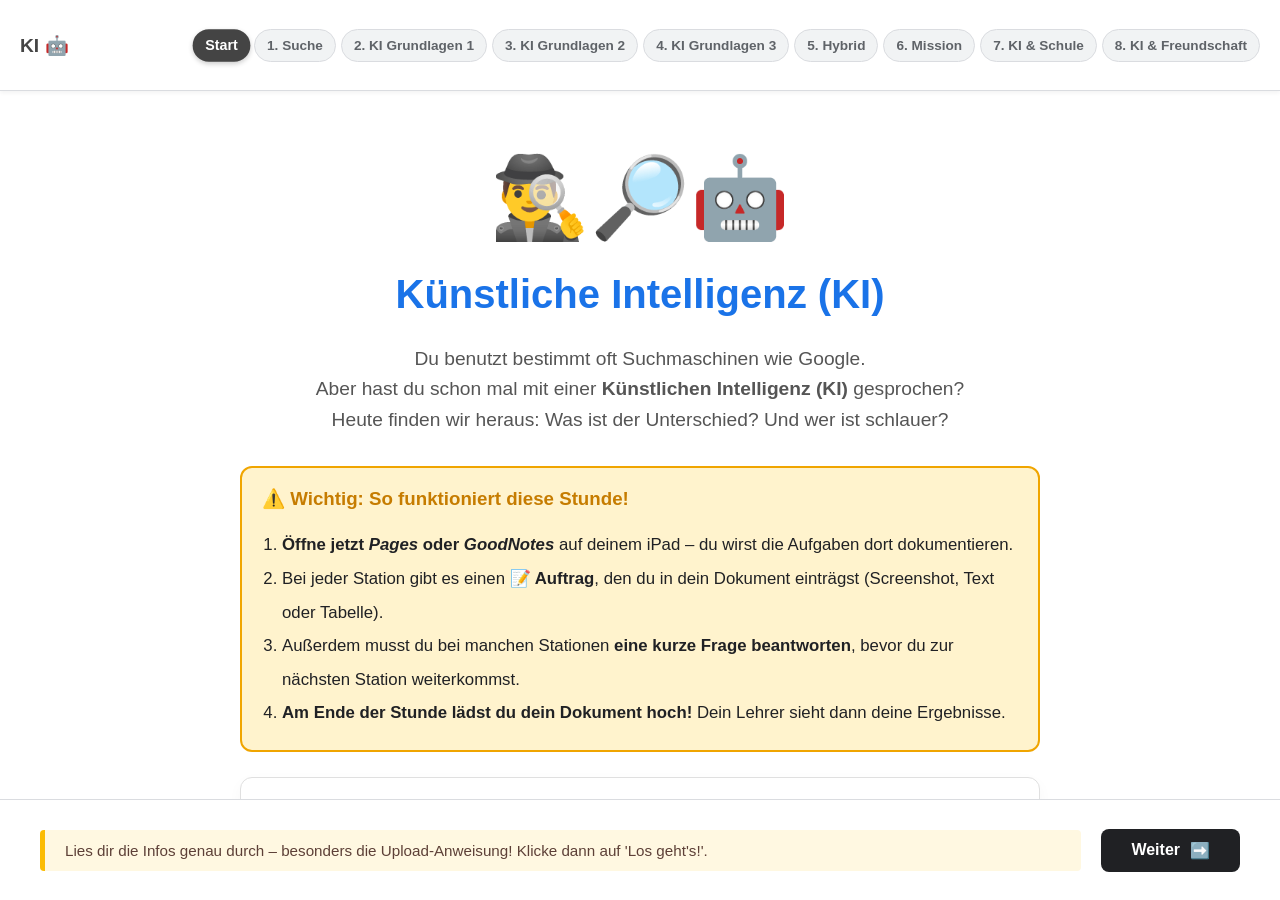
==== index.html @ 67c820f6 "Erste Veröffentlichung als OER" ====
<!DOCTYPE html>
<html lang="de">

<head>
    <meta charset="UTF-8">
    <meta name="viewport" content="width=device-width, initial-scale=1.0">
    <title>Künstliche Intelligenz</title>
    <link rel="stylesheet" href="style.css">
</head>

<body>

    <header>
        <div class="logo-area">
            <h1>KI 🤖</h1>
        </div>

        <div class="stepper" id="stepper-nav">
            <button class="step-btn" data-target="start">Start</button>
            <button class="step-btn" data-target="google">1. Suche</button>
            <button class="step-btn" data-target="ai">2. KI Grundlagen 1</button>
            <button class="step-btn" data-target="lab">3. KI Grundlagen 2</button>
            <button class="step-btn" data-target="lab2">4. KI Grundlagen 3</button>
            <button class="step-btn" data-target="hybrid">5. Hybrid</button>
            <button class="step-btn" data-target="mission">6. Mission</button>
            <button class="step-btn" data-target="school">7. KI & Schule</button>
            <button class="step-btn" data-target="freunde">8. KI & Freundschaft</button>
        </div>
    </header>

    <main id="view-start" class="single-layout active">
        <div class="start-container" id="content-start"></div>
    </main>

    <main id="view-google" class="split-layout">
        <div class="col-text" id="text-google"></div>

        <div class="interactive-area">
            <div class="col-tools" id="tools-google">
                <div class="tool-header">👇 Setze die Bausteine in das richtige Feld ein:</div>
                <div id="toolbox-google" class="toolbox-container"></div>
            </div>

            <div class="arrow-separator">⬇️</div>

            <div class="col-puzzle" id="puzzle-google"></div>
        </div>
    </main>

    <main id="view-ai" class="split-layout">
        <div class="col-text" id="text-ai"></div>

        <div class="interactive-area">
            <div class="col-tools" id="tools-ai">
                <div class="tool-header">👇 Setze die Bausteine in das richtige Feld ein:</div>
                <div id="toolbox-ai" class="toolbox-container"></div>
            </div>

            <div class="arrow-separator">⬇️</div>

            <div class="col-puzzle" id="puzzle-ai"></div>
        </div>
    </main>

    <main id="view-lab" class="single-layout">
        <div class="lab-container" id="content-lab">
            <div class="lab-card">
                <h2 style="color: var(--lab-bg);">⚙️ Das KI-Labor: Wie lernt der Computer?</h2>
                <div id="lab-intro-text"></div>
            </div>
        </div>
    </main>

    <main id="view-lab2" class="single-layout">
        <div class="lab-container" id="content-lab2">
            <div class="lab-card">
                <h2 style="color: var(--lab-bg);">⚙️ Das KI-Labor: Experiment 2</h2>
                <div id="lab2-text"></div>
            </div>
            <div class="lab-card" style="background: #0f172a; border-color: #334155;">
                <div class="simulator-box">
                    <div style="color: #94a3b8;">
                        <label class="sim-label">🧠 Gehirn-Größe (Parameter)</label>
                        <input type="range" id="sim-params" min="1" max="100" value="20">
                        <label class="sim-label">📚 Bücher-Menge (Daten)</label>
                        <input type="range" id="sim-data" min="1" max="100" value="20">
                        <label class="sim-label">⚡ Energiebedarf der Computer (Strom)</label>
                        <input type="range" id="sim-compute" min="1" max="100" value="20">
                    </div>
                    <div class="sim-output">
                        <h3 style="color: var(--lab-color); margin:0 0 15px 0;">KI STATUS</h3>
                        <p style="margin:5px 0;">Schlauheit (IQ): <span id="iq-val">10</span>%</p>
                        <div class="bar-container">
                            <div id="bar-iq" class="bar-fill" style="width:10%; background:var(--lab-color);"></div>
                        </div>
                        <p style="margin:15px 0 5px 0;">Stromverbrauch:</p>
                        <div class="bar-container">
                            <div id="bar-nrg" class="bar-fill"
                                style="width:5%; background:linear-gradient(90deg, yellow, red);"></div>
                        </div>
                        <div style="margin-top:20px; border-top:1px solid #333; padding-top:10px;">
                            <p style="margin:0 0 10px 0; color: var(--lab-color); font-weight: bold;">Die KI kann jetzt:
                            </p>
                            <span id="b1" class="badge">💬 Texte schreiben</span>
                            <span id="b2" class="badge">➗ Mathe</span>
                            <span id="b3" class="badge">💻 Programmieren</span>
                            <span id="b4" class="badge">🧠 Logik (schlau nachdenken)</span>
                        </div>
                        <div id="sim-warn" style="color: #ff5555; font-size: 0.8rem; margin-top: 10px; display: none;">
                            ⚠️ Zu wenig Computer-Power!</div>
                    </div>
                </div>
            </div>
        </div>
    </main>

    <main id="view-hybrid" class="single-layout">
        <div class="col-text" id="text-hybrid"></div>
    </main>


    <main id="view-mission" class="single-layout">
        <div class="mission-container">
            <div style="text-align:center; margin-bottom:30px;" id="text-mission-intro"></div>

            <h3 style="text-align:center;">Die Kandidaten (Öffne sie in neuen Tabs):</h3>
            <div class="ai-tools-grid" id="mission-tools"></div>

            <div id="mission-tasks"></div>
        </div>
    </main>

    <main id="view-school" class="single-layout">
        <div class="mission-container">
            <div style="text-align:center; margin-bottom:30px;">
                <h1 style="color: var(--primary);">🎓 KI als Lernpartner</h1>
                <p style="font-size:1.1rem; color:#555;">KIs sind nicht zum Abschreiben da, sondern zum Üben! Hier sind
                    die besten Tricks für deine Fächer.</p>
            </div>
            <div
                style="background: #e8f0fe; padding: 15px; border-radius: 8px; margin-top: 20px; border: 1px solid var(--primary);">
                <strong>Auftrag</strong>: Teste die Fragen/Aufgaben mit deiner Lieblings-KI und schau wie sie dir beim
                Lernen helfen kann. Schreibe dann in Stichworten deine Erfahrung auf und wofür du KI in der Schule
                zukünftig einsetzen könntest.
            </div>

            <div
                style="background: #fff3cd; padding: 20px; border-radius: 12px; margin: 20px 0 40px 0; border: 2px solid #ffeb3b; box-shadow: 0 4px 8px rgba(0,0,0,0.1);">
                <div style="display:flex; align-items:center; justify-content:space-between; cursor:pointer; flex-wrap:wrap; gap:8px;"
                    onclick="(function(){var c=document.getElementById('profi-anleitung-body');var btn=document.getElementById('profi-toggle-btn');var isOpen=c.style.display!=='none';c.style.display=isOpen?'none':'block';btn.textContent=isOpen?'▼ Anzeigen':'▲ Einklappen';})()">
                    <h2 style="color: #f57c00; margin: 0;">🤖 Profi-Anleitung: So wirst du zum KI-Experten
                        <small style="font-weight:normal; font-size:0.65em; color:#a06000;">(optional)</small>
                    </h2>
                    <button id="profi-toggle-btn"
                        style="background:#f57c00;color:white;border:none;border-radius:8px;padding:6px 14px;font-size:0.9rem;cursor:pointer;">▼ Anzeigen</button>
                </div>
                <div id="profi-anleitung-body" style="display:none; margin-top:16px;">
                <p>Hast du schon mal eine Antwort von der KI bekommen, die totaler Quatsch war? Das liegt meistens nicht
                    an der KI, sondern am Prompt (so nennt man den Befehl, den du eintippst). Hier sind die vier
                    wichtigsten Tricks:</p>

                <ol style="line-height: 1.8;">
                    <li><strong>Gib der KI eine Rolle (Persona) 👤</strong><br>
                        Sag der KI, wer sie sein soll. Wenn sie nur „jemand“ ist, antwortet sie langweilig.<br>
                        <em>Schlecht:</em> „Schreib einen Text über Vulkane.“<br>
                        <em>Besser:</em> „Du bist ein berühmter Forscher für Vulkane. Erkläre einem 12-jährigen Kind,
                        wie ein Ausbruch funktioniert.“
                    </li>

                    <li><strong>Gib der KI alle Infos (Kontext) 📚</strong><br>
                        Die KI kann keine Gedanken lesen. Wenn du ihr nicht sagst, was genau du brauchst, rät sie
                        einfach irgendwas (das nennt man „Halluzinieren“).<br>
                        <em>Tipp:</em> Schreib genau auf, für wen der Text ist, wie lang er sein soll und welche
                        wichtigen Fakten unbedingt rein müssen.<br>
                        <strong>Der „Keine Lügen“-Trick:</strong> Sag der KI: „Wenn du die Antwort nicht weißt, sag
                        lieber 'Ich weiß es nicht', statt etwas zu erfinden.“
                    </li>

                    <li><strong>Zeig der KI Beispiele 📝</strong><br>
                        Anstatt nur zu erklären, wie das Ergebnis aussehen soll, zeig ihr ein Beispiel.<br>
                        <em>Beispiel:</em> „Ich möchte, dass du Witze schreibst. Hier ist ein Beispiel, das ich lustig
                        finde: [Dein Witz]. Schreib jetzt einen neuen Witz in diesem Stil.“
                    </li>

                    <li><strong>Lass die KI nachdenken 🧠</strong><br>
                        Das ist der wichtigste Trick für schwere Aufgaben (z.B. Mathe).<br>
                        <em>Befehl:</em> Schreib am Ende deines Prompts immer: „Denke Schritt für Schritt nach, bevor du
                        antwortest.“<br>
                        Dadurch macht die KI viel weniger Fehler, weil sie erst den Weg zur Lösung plant.
                    </li>
                </ol>

                <div
                    style="background: #ffebee; padding: 15px; border-radius: 8px; border-left: 5px solid #f44336; margin: 20px 0;">
                    <strong>✨ Die wichtigste Regel</strong><br>
                    Bevor du etwas eintippst, nimm dir eine Minute Zeit und überlege: „Könnte ein echter Mensch
                    verstehen, was ich von ihm will?“ Wenn dein Auftrag für einen Menschen zu ungenau ist, wird auch die
                    KI scheitern.
                </div>

                <div style="background: #e8f5e8; padding: 15px; border-radius: 8px; border-left: 5px solid #4caf50;">
                    <strong>Zusammenfassung für deinen Prompt:</strong><br>
                    <ul>
                        <li>Wer soll die KI sein? (Rolle)</li>
                        <li>Was genau soll sie tun? (Aufgabe)</li>
                        <li>Welche Infos braucht sie? (Kontext)</li>
                        <li>Wie soll das Ergebnis aussehen? (Format)</li>
                    </ul>
                </div>

                <p style="text-align: center; font-size: 1.2em; color: #f57c00;"><strong>Viel Spaß beim Ausprobieren!
                        🚀</strong></p>
                </div><!-- /profi-anleitung-body -->
            </div>

            <div id="school-prompts-grid" class="school-grid"></div>
        </div>
    </main>

    <main id="view-freunde" class="single-layout">
        <div class="mission-container" id="content-freunde"></div>
    </main>

    <footer class="footer-nav">
        <div class="task-hint" id="footer-hint">Lade Inhalte...</div>
        <button class="next-btn" id="next-btn">
            Weiter <span>➡️</span>
        </button>
    </footer>

    <div id="term-popup">Info</div>

    <script src="content.js"></script>
    <script src="app.js"></script>

</body>

</html>
---- style.css ----
:root {
    --primary: #1a73e8; 
    --ai-color: #8e24aa; 
    --hybrid-color: #fbbc04;
    --mission-color: #0f9d58; 
    --lab-color: #00f2ea; 
    --lab-bg: #0f172a;
    --bg-color: #f8f9fa;
    --surface: #ffffff;
    --border: #dadce0;
    --text: #202124;
    --instruction-bg: #fff8e1;
}

body {
    font-family: 'Segoe UI', Roboto, Helvetica, Arial, sans-serif;
    background-color: var(--bg-color);
    color: var(--text);
    margin: 0;
    height: 100vh;
    display: flex;
    flex-direction: column;
    overflow: hidden;
}

/* HEADER */
header {
    background: var(--surface);
    border-bottom: 1px solid var(--border);
    padding: 10px 20px;
    display: flex;
    justify-content: space-between;
    align-items: center;
    height: 70px;
    box-shadow: 0 2px 4px rgba(0,0,0,0.05);
    z-index: 10;
}
.logo-area h1 { margin: 0; font-size: 1.2rem; color: #444; }
.logo-area small { color: #666; }

/* STEPPER NAV */
.stepper { display: flex; gap: 5px; align-items: center; }
.step-btn {
    padding: 8px 12px;
    border: 1px solid var(--border);
    background: #f1f3f4;
    color: #5f6368;
    cursor: pointer;
    border-radius: 20px;
    font-size: 0.85rem;
    font-weight: bold;
    display: flex; align-items: center; gap: 6px;
    transition: all 0.2s;
}
.step-btn:hover { background: #e8e8e8; }
.step-btn.active {
    opacity: 1; transform: scale(1.05); box-shadow: 0 2px 5px rgba(0,0,0,0.2);
    color: white; border: none;
}
/* Farben für aktive Steps */
.step-btn.active[data-target="start"] { background: #444; }
.step-btn.active[data-target="google"] { background: var(--primary); }
.step-btn.active[data-target="ai"] { background: var(--ai-color); }
.step-btn.active[data-target="lab"] { background: var(--lab-bg); color: var(--lab-color); }
.step-btn.active[data-target="hybrid"] { background: var(--hybrid-color); color: #333; }
.step-btn.active[data-target="mission"] { background: var(--mission-color); }
.step-btn.active[data-target="school"] { background: #ff5722; }
.step-btn.active[data-target="freunde"] { background: #e91e8c; }

/* LAYOUTS */
main {
    flex: 1;
    overflow: hidden;
    display: none; 
    width: 100%;
    height: 100%;
    animation: fadeIn 0.3s ease-in-out;
}

/* NEU: Split Layout ist jetzt 50/50 */
main.active.split-layout {
    display: grid; 
    grid-template-columns: 1fr 1fr; /* Text Links, Interaktion Rechts */
}

main.active.hybrid-layout {
    display: grid;
    grid-template-columns: 1.2fr 1fr;
}

main.active.single-layout {
    display: block; 
    overflow-y: auto;
    background: white;
    padding: 0;
}

/* CONTENT BLOCKS */
.col-text { padding: 30px; overflow-y: auto; border-right: 1px solid var(--border); background: white; font-size: 1.05rem; line-height: 1.6; }
.col-text h2 { margin-top: 0; color: #202124; }
.col-text h3 { margin-top: 20px; font-size: 1.1rem; color: var(--primary); }
body .col-text h3.ai-title { color: var(--ai-color); }

/* INTERACTIVE AREA (Rechts) */
.interactive-area {
    display: flex;
    flex-direction: column;
    background: #f8f9fa;
    height: 100%;
    overflow-y: auto;
}

/* Tools (Oben) */
.col-tools { 
    background: #fff; 
    padding: 20px; 
    border-bottom: 2px dashed var(--border);
    flex-shrink: 0; 
}
.tool-header { font-weight: bold; color: #555; margin-bottom: 10px; text-transform: uppercase; font-size: 0.8rem; letter-spacing: 1px; }

.toolbox-container {
    display: flex;
    flex-wrap: wrap;
    gap: 10px;
    justify-content: center;
    min-height: 50px;
}

.arrow-separator {
    text-align: center;
    font-size: 1.5rem;
    color: #999;
    padding: 5px 0;
    background: #f1f3f4;
}

/* Puzzle (Unten) */
.col-puzzle { 
    flex: 1; /* Nimmt den restlichen Platz */
    background: #f1f3f4; 
    padding: 20px; 
    display: flex; flex-direction: column; align-items: center; 
    gap: 5px;
}

.col-right-stack {
    background: #f8f9fa;
    padding: 20px;
    overflow-y: auto;
    display: flex; flex-direction: column; gap: 20px; align-items: center;
}

/* ITEMS */
.arrow-down { font-size: 1.2rem; color: #bdc1c6; margin: 0; }

.drop-zone { 
    width: 90%; min-height: 60px; 
    background: rgba(255,255,255,0.8); 
    border: 3px dashed #9aa0a6; 
    border-radius: 12px; 
    display: flex; align-items: center; justify-content: center; 
    position: relative; font-weight: bold; color: #5f6368; 
    transition: all 0.2s;
}
.drop-zone::before { content: attr(data-label); position: absolute; top: 2px; left: 10px; font-size: 0.65rem; text-transform: uppercase; color: #999; letter-spacing: 1px; }
.drop-zone.hovered { background: #e8f0fe; border-color: var(--primary); transform: scale(1.02); }
.drop-zone.correct { background: #e6f4ea; border: 3px solid #34a853; color: #0d652d; border-style: solid; }

.draggable-item { 
    background: white; border: 1px solid #dadce0; border-left: 5px solid #555; 
    padding: 8px 15px; border-radius: 8px; 
    cursor: grab; font-weight: 600; font-size: 0.95rem; 
    box-shadow: 0 2px 4px rgba(0,0,0,0.05); 
    user-select: none;
}
.draggable-item:active { cursor: grabbing; transform: scale(0.98); }

/* HYBRID */
.hybrid-box { background: linear-gradient(135deg, #fff8e1 0%, #ffffff 100%); border: 2px solid #fbbc04; padding: 20px; border-radius: 12px; margin-bottom: 20px; }
.hybrid-visual { 
    width: 100%; max-width: 600px; aspect-ratio: 16 / 9; 
    background: #fff; border: 3px solid #fbbc04; border-radius: 12px; 
    display: flex; align-items: center; justify-content: center; color: #888;
    background-image: url('https://www.eology.net/wp-content/uploads/2025/10/Bildschirmfoto-2025-10-14-um-13.30.06.png'); 
    background-size: cover; background-position: top center; box-shadow: 0 5px 15px rgba(0,0,0,0.1);
}
.hybrid-quiz-container {
    width: 100%; max-width: 600px; border: 1px solid #fbbc04; border-left: 5px solid #fbbc04; border-radius: 12px; background: white; box-shadow: 0 2px 10px rgba(0,0,0,0.05);
}
.quiz-option { padding:12px; border:1px solid #ccc; margin-bottom:8px; cursor:pointer; border-radius:8px; transition: background 0.2s; font-size: 0.9rem;}
.quiz-option:hover { background: #f1f1f1; }

/* MISSION & SCHOOL */
.mission-container { max-width: 900px; margin: 0 auto; padding: 40px 20px; }
.mission-card { background: white; border: 1px solid var(--border); border-radius: 12px; padding: 25px; margin-bottom: 25px; position: relative; box-shadow: 0 2px 5px rgba(0,0,0,0.05); }
.mission-badge { position: absolute; top: 0; right: 0; background: var(--mission-color); color: white; padding: 5px 15px; border-bottom-left-radius: 12px; font-weight: bold; }
.copy-box { background: #f1f3f4; padding: 15px; border-radius: 6px; border: 1px dashed #999; margin: 15px 0; display: flex; justify-content: space-between; align-items: center; font-family: monospace; font-size: 0.95rem; }
.ai-tools-grid { display: grid; grid-template-columns: repeat(auto-fit, minmax(180px, 1fr)); gap: 15px; margin: 30px 0; }
.ai-tool-card { border: 1px solid var(--border); border-radius: 12px; padding: 15px; text-align: center; transition: all 0.2s; background: #fff; cursor: pointer; text-decoration: none; color: inherit; display: block; }
.ai-tool-card:hover { transform: translateY(-5px); box-shadow: 0 5px 15px rgba(0,0,0,0.1); border-color: var(--primary); }

/* SCHOOL GRID */
.school-grid { display: grid; grid-template-columns: repeat(auto-fit, minmax(280px, 1fr)); gap: 20px; margin-bottom: 50px; }
.prompt-card { background: white; border: 1px solid #ddd; border-radius: 12px; padding: 20px; box-shadow: 0 2px 5px rgba(0,0,0,0.05); transition: transform 0.2s; }
.prompt-card:hover { transform: translateY(-3px); box-shadow: 0 5px 15px rgba(0,0,0,0.1); border-color: #ff5722; }
.prompt-card h3 { margin-top: 0; color: #ff5722; display: flex; align-items: center; gap: 8px; }
.prompt-card p { font-size: 0.9rem; color: #666; min-height: 40px; }

/* FOOTER */
.footer-nav { background: white; border-top: 1px solid var(--border); padding: 15px 40px; display: flex; align-items: center; justify-content: space-between; height: 70px; z-index: 100; flex-shrink: 0; }
.task-hint { flex: 1; background: var(--instruction-bg); padding: 12px 20px; border-left: 5px solid #fbbc04; border-radius: 4px; font-size: 0.95rem; margin-right: 20px; color: #5d4037; font-weight: 500; }
.next-btn { background: #202124; color: white; border: none; padding: 12px 30px; font-size: 1rem; border-radius: 8px; cursor: pointer; font-weight: bold; display: flex; align-items: center; gap: 10px; transition: background 0.2s; }
.next-btn:hover { background: #000; }

/* ===== FREUNDE MODUL ===== */
.freunde-section {
    background: white;
    border: 1px solid var(--border);
    border-radius: 16px;
    padding: 28px;
    margin-bottom: 28px;
    box-shadow: 0 2px 8px rgba(0,0,0,0.06);
}
.freunde-section h2 {
    margin-top: 0;
    color: #e91e8c;
    display: flex;
    align-items: center;
    gap: 10px;
    font-size: 1.4rem;
}
.freunde-section h3 {
    color: #333;
    margin-top: 0;
}

/* Karten-Spiel */
.karten-grid {
    display: grid;
    grid-template-columns: repeat(auto-fit, minmax(280px, 1fr));
    gap: 16px;
    margin-top: 20px;
}
.karte-item {
    background: #f8f9fa;
    border: 2px solid #dadce0;
    border-radius: 12px;
    padding: 20px;
    transition: all 0.2s;
}
.karte-item.karte-richtig {
    background: #e6f4ea;
    border-color: #34a853;
}
.karte-item.karte-falsch {
    background: #fce8e6;
    border-color: #ea4335;
}
.karte-text {
    font-size: 1rem;
    font-weight: 600;
    color: #333;
    margin-bottom: 14px;
    line-height: 1.4;
}
.karte-buttons {
    display: flex;
    gap: 8px;
    flex-wrap: wrap;
}
.karte-btn {
    flex: 1;
    min-width: 110px;
    padding: 8px 12px;
    border: none;
    border-radius: 20px;
    font-size: 0.85rem;
    font-weight: bold;
    cursor: pointer;
    transition: all 0.15s;
}
.karte-btn:hover { opacity: 0.85; transform: scale(1.03); }
.karte-btn-ki { background: #8e24aa; color: white; }
.karte-btn-freund { background: #e91e8c; color: white; }
.karte-feedback {
    margin-top: 12px;
    padding: 10px 14px;
    border-radius: 8px;
    font-size: 0.9rem;
    line-height: 1.5;
    display: none;
}
.karte-feedback.richtig-fb { background: #e6f4ea; color: #0d652d; }
.karte-feedback.falsch-fb  { background: #fce8e6; color: #c62828; }
.karten-score {
    text-align: center;
    font-size: 1.1rem;
    font-weight: bold;
    color: #e91e8c;
    margin-bottom: 12px;
    padding: 10px;
    background: #fce4f1;
    border-radius: 10px;
}

/* Dialog Simulation */
.dialog-grid {
    display: grid;
    grid-template-columns: 1fr 1fr;
    gap: 20px;
    margin-top: 20px;
}
@media (max-width: 600px) {
    .dialog-grid { grid-template-columns: 1fr; }
    .karten-grid { grid-template-columns: 1fr; }
}
.dialog-panel {
    border-radius: 14px;
    padding: 20px;
    border: 2px solid;
}
.dialog-panel-ki {
    background: #f3e5f5;
    border-color: #8e24aa;
}
.dialog-panel-freund {
    background: #fce4f1;
    border-color: #e91e8c;
}
.dialog-panel h3 {
    margin-top: 0;
    font-size: 1rem;
}
.dialog-option {
    background: white;
    border: 1.5px solid #ddd;
    border-radius: 10px;
    padding: 12px 14px;
    margin-bottom: 10px;
    cursor: pointer;
    font-size: 0.9rem;
    line-height: 1.45;
    transition: all 0.15s;
    text-align: left;
    width: 100%;
    font-family: inherit;
}
.dialog-option:hover { border-color: #e91e8c; background: #fdf0f8; }
.dialog-option:disabled { cursor: default; opacity: 1; }
.dialog-explanation {
    display: none;
    background: #fff3e0;
    border-left: 4px solid #fb8c00;
    border-radius: 0 8px 8px 0;
    padding: 12px 14px;
    margin-top: 10px;
    font-size: 0.88rem;
    line-height: 1.5;
    color: #5d4037;
}

/* Quiz */
.quiz-frage-block {
    background: #f8f9fa;
    border: 1px solid #e0e0e0;
    border-radius: 12px;
    padding: 20px;
    margin-bottom: 16px;
}
.quiz-frage-block p { font-weight: 600; color: #333; margin: 0 0 12px 0; font-size: 1rem; }
.quiz-option-freunde {
    display: block;
    padding: 10px 14px;
    border: 1.5px solid #ccc;
    border-radius: 8px;
    margin-bottom: 8px;
    cursor: pointer;
    background: white;
    text-align: left;
    font-size: 0.9rem;
    width: 100%;
    font-family: inherit;
    transition: all 0.15s;
}
.quiz-option-freunde:hover:not(:disabled) { background: #fce4f1; border-color: #e91e8c; }
.quiz-option-freunde.richtig { background: #e6f4ea; border-color: #34a853; color: #0d652d; font-weight: bold; }
.quiz-option-freunde.falsch  { background: #fce8e6; border-color: #ea4335; color: #c62828; }
.quiz-score-box {
    display: none;
    text-align: center;
    padding: 28px;
    background: linear-gradient(135deg, #fce4f1 0%, #ede7f6 100%);
    border-radius: 16px;
    margin-top: 20px;
    border: 2px solid #e91e8c;
}
.quiz-score-box .score-zahl {
    font-size: 3rem;
    font-weight: 900;
    color: #e91e8c;
    display: block;
    margin-bottom: 8px;
}
.quiz-score-box p { color: #555; font-size: 1rem; margin: 0; }

/* Reflexion */
.reflexion-textarea {
    width: 100%;
    min-height: 110px;
    border: 2px solid #ddd;
    border-radius: 10px;
    padding: 12px;
    font-size: 0.95rem;
    font-family: inherit;
    resize: vertical;
    box-sizing: border-box;
    transition: border-color 0.2s;
    line-height: 1.5;
}
.reflexion-textarea:focus { outline: none; border-color: #e91e8c; }
.btn-tipp {
    background: #e91e8c;
    color: white;
    border: none;
    padding: 12px 28px;
    font-size: 1rem;
    border-radius: 25px;
    cursor: pointer;
    font-weight: bold;
    margin-top: 14px;
    font-family: inherit;
    transition: background 0.2s, transform 0.15s;
    display: inline-block;
}
.btn-tipp:hover { background: #c2185b; transform: scale(1.04); }
.tipp-box {
    display: none;
    margin-top: 18px;
    background: linear-gradient(135deg, #fce4f1 0%, #ede7f6 100%);
    border-radius: 12px;
    padding: 20px;
    border-left: 5px solid #e91e8c;
    font-size: 0.95rem;
    line-height: 1.6;
    color: #4a148c;
}

/* Outro */
.outro-box {
    background: linear-gradient(135deg, #880e4f 0%, #4a148c 100%);
    color: white;
    border-radius: 16px;
    padding: 36px 30px;
    text-align: center;
    box-shadow: 0 8px 25px rgba(0,0,0,0.18);
}
.outro-box h2 { font-size: 1.5rem; margin: 0 0 16px 0; }
.outro-box p { font-size: 1.05rem; line-height: 1.7; margin: 0; opacity: 0.95; }
.outro-icon { font-size: 4rem; margin-bottom: 12px; animation: float 3s infinite ease-in-out; display: block; }

/* ===== END FREUNDE ===== */
/* Start, Lab, etc. unverändert */
.term { border-bottom: 2px dotted var(--primary); cursor: help; color: var(--primary); font-weight: bold; }
#term-popup { display: none; position: fixed; background: #202124; color: #fff; padding: 15px; border-radius: 8px; z-index: 1000; max-width: 250px; font-size: 0.9rem; pointer-events: none; }
.start-container { max-width: 800px; margin: 40px auto; text-align: center; padding: 20px; }
.hero-icon { font-size: 5rem; margin-bottom: 10px; animation: float 3s infinite ease-in-out; }
.start-btn { background: var(--primary); color: white; border: none; padding: 15px 40px; font-size: 1.2rem; border-radius: 50px; cursor: pointer; margin-top: 30px; box-shadow: 0 5px 15px rgba(26, 115, 232, 0.3); transition: transform 0.2s; }
.lab-container { max-width: 900px; margin: 0 auto; padding: 40px 20px; }
.lab-card { background: white; border: 1px solid var(--border); border-radius: 16px; padding: 30px; margin-bottom: 30px; box-shadow: 0 4px 15px rgba(0,0,0,0.05); }
.simulator-box { background: #1e293b; color: #e2e8f0; border-radius: 12px; padding: 25px; display: grid; grid-template-columns: 1fr 1fr; gap: 30px; }
input[type=range] { width: 100%; cursor: pointer; margin-bottom: 5px; }
.bar-container { background: #333; height: 15px; border-radius: 10px; margin: 10px 0; overflow: hidden; }
.bar-fill { height: 100%; transition: width 0.3s; }

/* GAME LAUNCHER CARD */
.game-launcher {
    background: linear-gradient(135deg, #0288d1 0%, #01579b 100%);
    color: white;
    padding: 30px;
    border-radius: 12px;
    text-align: center;
    box-shadow: 0 10px 20px rgba(0,0,0,0.2);
    margin-bottom: 40px;
    border: 1px solid #4fc3f7;
}

.game-icon {
    font-size: 4rem;
    margin-bottom: 10px;
    animation: float 3s infinite ease-in-out;
}

.mute-warning {
    background: rgba(0,0,0,0.3);
    color: #ffcc00;
    display: inline-block;
    padding: 5px 15px;
    border-radius: 20px;
    font-weight: bold;
    margin-bottom: 20px;
    border: 1px solid #ffcc00;
}

.launch-btn {
    display: inline-block;
    background: #ffcc00;
    color: #000;
    text-decoration: none;
    font-weight: bold;
    padding: 15px 40px;
    border-radius: 50px;
    font-size: 1.2rem;
    transition: transform 0.2s, box-shadow 0.2s;
    box-shadow: 0 5px 15px rgba(0,0,0,0.2);
}

.launch-btn:hover {
    transform: scale(1.05);
    background: #ffd633;
    box-shadow: 0 8px 20px rgba(0,0,0,0.3);
}
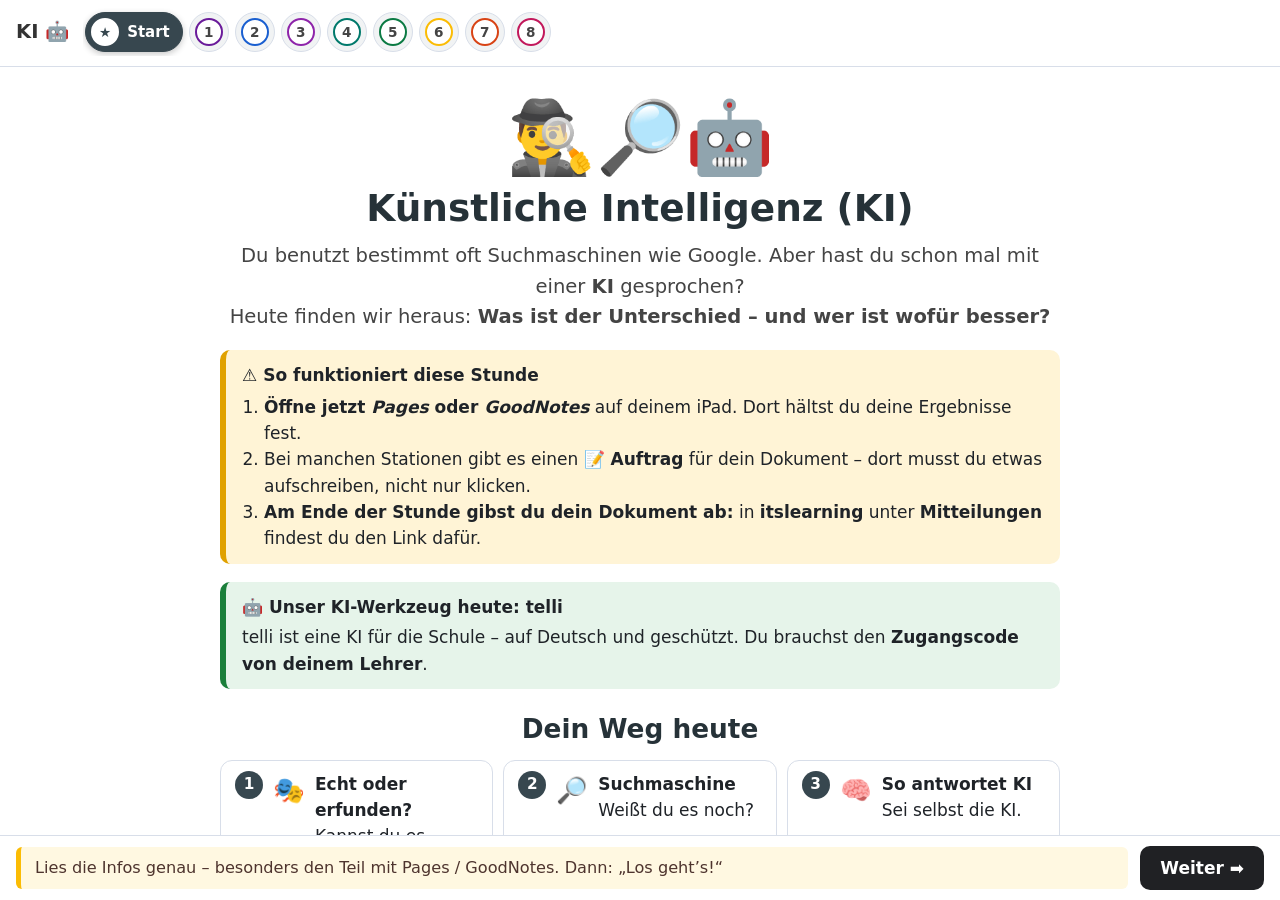
==== commit 063a69f0: "Neue Dramaturgie, iPad-taugliche Interaktion, Abgabe-Hinweis - Neue Reihenfolge: Hook "Echt oder erf" ====
--- a/index.html
+++ b/index.html
@@ -4,7 +4,10 @@
 <head>
     <meta charset="UTF-8">
     <meta name="viewport" content="width=device-width, initial-scale=1.0">
-    <title>Künstliche Intelligenz</title>
+    <meta name="description" content="Lerneinheit für Klasse 6: Wie funktionieren Suchmaschinen und KI – und wie nutze ich sie klug?">
+    <meta name="theme-color" content="#ffffff">
+    <title>Künstliche Intelligenz – Klasse 6</title>
+    <link rel="icon" href="data:image/svg+xml,%3Csvg xmlns='http://www.w3.org/2000/svg' viewBox='0 0 100 100'%3E%3Ctext y='.9em' font-size='90'%3E🤖%3C/text%3E%3C/svg%3E">
     <link rel="stylesheet" href="style.css">
 </head>
 
@@ -14,225 +17,25 @@
         <div class="logo-area">
             <h1>KI 🤖</h1>
         </div>
-
-        <div class="stepper" id="stepper-nav">
-            <button class="step-btn" data-target="start">Start</button>
-            <button class="step-btn" data-target="google">1. Suche</button>
-            <button class="step-btn" data-target="ai">2. KI Grundlagen 1</button>
-            <button class="step-btn" data-target="lab">3. KI Grundlagen 2</button>
-            <button class="step-btn" data-target="lab2">4. KI Grundlagen 3</button>
-            <button class="step-btn" data-target="hybrid">5. Hybrid</button>
-            <button class="step-btn" data-target="mission">6. Mission</button>
-            <button class="step-btn" data-target="school">7. KI & Schule</button>
-            <button class="step-btn" data-target="freunde">8. KI & Freundschaft</button>
-        </div>
+        <nav class="stepper" id="stepper-nav" aria-label="Stationen"></nav>
+        <div class="progress" aria-hidden="true"><div id="progress-bar"></div></div>
     </header>
 
-    <main id="view-start" class="single-layout active">
-        <div class="start-container" id="content-start"></div>
-    </main>
-
-    <main id="view-google" class="split-layout">
-        <div class="col-text" id="text-google"></div>
-
-        <div class="interactive-area">
-            <div class="col-tools" id="tools-google">
-                <div class="tool-header">👇 Setze die Bausteine in das richtige Feld ein:</div>
-                <div id="toolbox-google" class="toolbox-container"></div>
-            </div>
-
-            <div class="arrow-separator">⬇️</div>
-
-            <div class="col-puzzle" id="puzzle-google"></div>
-        </div>
-    </main>
-
-    <main id="view-ai" class="split-layout">
-        <div class="col-text" id="text-ai"></div>
-
-        <div class="interactive-area">
-            <div class="col-tools" id="tools-ai">
-                <div class="tool-header">👇 Setze die Bausteine in das richtige Feld ein:</div>
-                <div id="toolbox-ai" class="toolbox-container"></div>
-            </div>
-
-            <div class="arrow-separator">⬇️</div>
-
-            <div class="col-puzzle" id="puzzle-ai"></div>
-        </div>
-    </main>
-
-    <main id="view-lab" class="single-layout">
-        <div class="lab-container" id="content-lab">
-            <div class="lab-card">
-                <h2 style="color: var(--lab-bg);">⚙️ Das KI-Labor: Wie lernt der Computer?</h2>
-                <div id="lab-intro-text"></div>
-            </div>
-        </div>
-    </main>
-
-    <main id="view-lab2" class="single-layout">
-        <div class="lab-container" id="content-lab2">
-            <div class="lab-card">
-                <h2 style="color: var(--lab-bg);">⚙️ Das KI-Labor: Experiment 2</h2>
-                <div id="lab2-text"></div>
-            </div>
-            <div class="lab-card" style="background: #0f172a; border-color: #334155;">
-                <div class="simulator-box">
-                    <div style="color: #94a3b8;">
-                        <label class="sim-label">🧠 Gehirn-Größe (Parameter)</label>
-                        <input type="range" id="sim-params" min="1" max="100" value="20">
-                        <label class="sim-label">📚 Bücher-Menge (Daten)</label>
-                        <input type="range" id="sim-data" min="1" max="100" value="20">
-                        <label class="sim-label">⚡ Energiebedarf der Computer (Strom)</label>
-                        <input type="range" id="sim-compute" min="1" max="100" value="20">
-                    </div>
-                    <div class="sim-output">
-                        <h3 style="color: var(--lab-color); margin:0 0 15px 0;">KI STATUS</h3>
-                        <p style="margin:5px 0;">Schlauheit (IQ): <span id="iq-val">10</span>%</p>
-                        <div class="bar-container">
-                            <div id="bar-iq" class="bar-fill" style="width:10%; background:var(--lab-color);"></div>
-                        </div>
-                        <p style="margin:15px 0 5px 0;">Stromverbrauch:</p>
-                        <div class="bar-container">
-                            <div id="bar-nrg" class="bar-fill"
-                                style="width:5%; background:linear-gradient(90deg, yellow, red);"></div>
-                        </div>
-                        <div style="margin-top:20px; border-top:1px solid #333; padding-top:10px;">
-                            <p style="margin:0 0 10px 0; color: var(--lab-color); font-weight: bold;">Die KI kann jetzt:
-                            </p>
-                            <span id="b1" class="badge">💬 Texte schreiben</span>
-                            <span id="b2" class="badge">➗ Mathe</span>
-                            <span id="b3" class="badge">💻 Programmieren</span>
-                            <span id="b4" class="badge">🧠 Logik (schlau nachdenken)</span>
-                        </div>
-                        <div id="sim-warn" style="color: #ff5555; font-size: 0.8rem; margin-top: 10px; display: none;">
-                            ⚠️ Zu wenig Computer-Power!</div>
-                    </div>
-                </div>
-            </div>
-        </div>
-    </main>
-
-    <main id="view-hybrid" class="single-layout">
-        <div class="col-text" id="text-hybrid"></div>
-    </main>
-
-
-    <main id="view-mission" class="single-layout">
-        <div class="mission-container">
-            <div style="text-align:center; margin-bottom:30px;" id="text-mission-intro"></div>
-
-            <h3 style="text-align:center;">Die Kandidaten (Öffne sie in neuen Tabs):</h3>
-            <div class="ai-tools-grid" id="mission-tools"></div>
-
-            <div id="mission-tasks"></div>
-        </div>
-    </main>
-
-    <main id="view-school" class="single-layout">
-        <div class="mission-container">
-            <div style="text-align:center; margin-bottom:30px;">
-                <h1 style="color: var(--primary);">🎓 KI als Lernpartner</h1>
-                <p style="font-size:1.1rem; color:#555;">KIs sind nicht zum Abschreiben da, sondern zum Üben! Hier sind
-                    die besten Tricks für deine Fächer.</p>
-            </div>
-            <div
-                style="background: #e8f0fe; padding: 15px; border-radius: 8px; margin-top: 20px; border: 1px solid var(--primary);">
-                <strong>Auftrag</strong>: Teste die Fragen/Aufgaben mit deiner Lieblings-KI und schau wie sie dir beim
-                Lernen helfen kann. Schreibe dann in Stichworten deine Erfahrung auf und wofür du KI in der Schule
-                zukünftig einsetzen könntest.
-            </div>
-
-            <div
-                style="background: #fff3cd; padding: 20px; border-radius: 12px; margin: 20px 0 40px 0; border: 2px solid #ffeb3b; box-shadow: 0 4px 8px rgba(0,0,0,0.1);">
-                <div style="display:flex; align-items:center; justify-content:space-between; cursor:pointer; flex-wrap:wrap; gap:8px;"
-                    onclick="(function(){var c=document.getElementById('profi-anleitung-body');var btn=document.getElementById('profi-toggle-btn');var isOpen=c.style.display!=='none';c.style.display=isOpen?'none':'block';btn.textContent=isOpen?'▼ Anzeigen':'▲ Einklappen';})()">
-                    <h2 style="color: #f57c00; margin: 0;">🤖 Profi-Anleitung: So wirst du zum KI-Experten
-                        <small style="font-weight:normal; font-size:0.65em; color:#a06000;">(optional)</small>
-                    </h2>
-                    <button id="profi-toggle-btn"
-                        style="background:#f57c00;color:white;border:none;border-radius:8px;padding:6px 14px;font-size:0.9rem;cursor:pointer;">▼ Anzeigen</button>
-                </div>
-                <div id="profi-anleitung-body" style="display:none; margin-top:16px;">
-                <p>Hast du schon mal eine Antwort von der KI bekommen, die totaler Quatsch war? Das liegt meistens nicht
-                    an der KI, sondern am Prompt (so nennt man den Befehl, den du eintippst). Hier sind die vier
-                    wichtigsten Tricks:</p>
-
-                <ol style="line-height: 1.8;">
-                    <li><strong>Gib der KI eine Rolle (Persona) 👤</strong><br>
-                        Sag der KI, wer sie sein soll. Wenn sie nur „jemand“ ist, antwortet sie langweilig.<br>
-                        <em>Schlecht:</em> „Schreib einen Text über Vulkane.“<br>
-                        <em>Besser:</em> „Du bist ein berühmter Forscher für Vulkane. Erkläre einem 12-jährigen Kind,
-                        wie ein Ausbruch funktioniert.“
-                    </li>
-
-                    <li><strong>Gib der KI alle Infos (Kontext) 📚</strong><br>
-                        Die KI kann keine Gedanken lesen. Wenn du ihr nicht sagst, was genau du brauchst, rät sie
-                        einfach irgendwas (das nennt man „Halluzinieren“).<br>
-                        <em>Tipp:</em> Schreib genau auf, für wen der Text ist, wie lang er sein soll und welche
-                        wichtigen Fakten unbedingt rein müssen.<br>
-                        <strong>Der „Keine Lügen“-Trick:</strong> Sag der KI: „Wenn du die Antwort nicht weißt, sag
-                        lieber 'Ich weiß es nicht', statt etwas zu erfinden.“
-                    </li>
-
-                    <li><strong>Zeig der KI Beispiele 📝</strong><br>
-                        Anstatt nur zu erklären, wie das Ergebnis aussehen soll, zeig ihr ein Beispiel.<br>
-                        <em>Beispiel:</em> „Ich möchte, dass du Witze schreibst. Hier ist ein Beispiel, das ich lustig
-                        finde: [Dein Witz]. Schreib jetzt einen neuen Witz in diesem Stil.“
-                    </li>
-
-                    <li><strong>Lass die KI nachdenken 🧠</strong><br>
-                        Das ist der wichtigste Trick für schwere Aufgaben (z.B. Mathe).<br>
-                        <em>Befehl:</em> Schreib am Ende deines Prompts immer: „Denke Schritt für Schritt nach, bevor du
-                        antwortest.“<br>
-                        Dadurch macht die KI viel weniger Fehler, weil sie erst den Weg zur Lösung plant.
-                    </li>
-                </ol>
-
-                <div
-                    style="background: #ffebee; padding: 15px; border-radius: 8px; border-left: 5px solid #f44336; margin: 20px 0;">
-                    <strong>✨ Die wichtigste Regel</strong><br>
-                    Bevor du etwas eintippst, nimm dir eine Minute Zeit und überlege: „Könnte ein echter Mensch
-                    verstehen, was ich von ihm will?“ Wenn dein Auftrag für einen Menschen zu ungenau ist, wird auch die
-                    KI scheitern.
-                </div>
-
-                <div style="background: #e8f5e8; padding: 15px; border-radius: 8px; border-left: 5px solid #4caf50;">
-                    <strong>Zusammenfassung für deinen Prompt:</strong><br>
-                    <ul>
-                        <li>Wer soll die KI sein? (Rolle)</li>
-                        <li>Was genau soll sie tun? (Aufgabe)</li>
-                        <li>Welche Infos braucht sie? (Kontext)</li>
-                        <li>Wie soll das Ergebnis aussehen? (Format)</li>
-                    </ul>
-                </div>
-
-                <p style="text-align: center; font-size: 1.2em; color: #f57c00;"><strong>Viel Spaß beim Ausprobieren!
-                        🚀</strong></p>
-                </div><!-- /profi-anleitung-body -->
-            </div>
-
-            <div id="school-prompts-grid" class="school-grid"></div>
-        </div>
-    </main>
-
-    <main id="view-freunde" class="single-layout">
-        <div class="mission-container" id="content-freunde"></div>
+    <main id="stage" tabindex="-1">
+        <noscript><p style="padding:20px">Diese Lerneinheit braucht JavaScript. Bitte aktiviere es in deinem Browser.</p></noscript>
     </main>
 
     <footer class="footer-nav">
-        <div class="task-hint" id="footer-hint">Lade Inhalte...</div>
-        <button class="next-btn" id="next-btn">
-            Weiter <span>➡️</span>
-        </button>
+        <button class="btn ghost nav-btn" id="prev-btn" type="button">⬅️ Zurück</button>
+        <div class="task-hint" id="footer-hint" aria-live="polite">Lade Inhalte …</div>
+        <button class="btn nav-btn next" id="next-btn" type="button">Weiter ➡️</button>
     </footer>
 
-    <div id="term-popup">Info</div>
+    <div id="term-popup" role="tooltip"></div>
 
     <script src="content.js"></script>
     <script src="app.js"></script>
 
 </body>
 
-</html>+</html>
--- a/style.css
+++ b/style.css
@@ -1,522 +1,560 @@
+/* KI-Lerneinheit Klasse 6 – Design-System
+   Ein Farbsystem, wenige wiederverwendbare Bausteine (Callout, Karte, Chip).
+   Jede Station bekommt ihre Farbe über --accent / --soft / --ink / --on (siehe STEPS in content.js). */
+
 :root {
-    --primary: #1a73e8; 
-    --ai-color: #8e24aa; 
-    --hybrid-color: #fbbc04;
-    --mission-color: #0f9d58; 
-    --lab-color: #00f2ea; 
-    --lab-bg: #0f172a;
-    --bg-color: #f8f9fa;
+    --ink: #1f2328;
+    --muted: #586069;
+    --bg: #f4f6fb;
     --surface: #ffffff;
-    --border: #dadce0;
-    --text: #202124;
-    --instruction-bg: #fff8e1;
-}
+    --line: #d8dee9;
+    --radius: 14px;
+    --shadow: 0 2px 8px rgba(20, 30, 60, .08);
+
+    --ok: #1b7f3b;
+    --ok-soft: #e6f4ea;
+    --bad: #c62828;
+    --bad-soft: #fce8e6;
+    --warn-soft: #fff4d6;
+    --warn-line: #e0a100;
+    --info: #1a5fd0;
+    --info-soft: #e8f0fe;
+
+    /* Fallback, wird pro Station überschrieben */
+    --accent: #1a5fd0;
+    --soft: #e8f0fe;
+    --ink-accent: #1a4fb0;
+    --on: #fff;
+}
+
+* { box-sizing: border-box; }
+
+html { font-size: 17px; -webkit-text-size-adjust: 100%; }
 
 body {
-    font-family: 'Segoe UI', Roboto, Helvetica, Arial, sans-serif;
-    background-color: var(--bg-color);
-    color: var(--text);
     margin: 0;
     height: 100vh;
-    display: flex;
-    flex-direction: column;
-    overflow: hidden;
-}
-
-/* HEADER */
+    height: 100dvh;
+    display: grid;
+    grid-template-rows: auto minmax(0, 1fr) auto;
+    grid-template-columns: minmax(0, 1fr);
+    background: var(--bg);
+    color: var(--ink);
+    font-family: system-ui, -apple-system, "Segoe UI", Roboto, "Helvetica Neue", Arial, sans-serif;
+    line-height: 1.55;
+}
+
+h1, h2, h3, h4 { line-height: 1.25; }
+p { margin: 0 0 .9em; }
+a { color: var(--info); }
+button { font-family: inherit; }
+
+:focus-visible { outline: 3px solid #1a73e8; outline-offset: 2px; }
+
+.sr-only {
+    position: absolute; width: 1px; height: 1px; overflow: hidden;
+    clip: rect(0 0 0 0); white-space: nowrap;
+}
+
+/* ───────── HEADER / NAVIGATION ───────── */
 header {
     background: var(--surface);
-    border-bottom: 1px solid var(--border);
-    padding: 10px 20px;
-    display: flex;
-    justify-content: space-between;
-    align-items: center;
-    height: 70px;
-    box-shadow: 0 2px 4px rgba(0,0,0,0.05);
-    z-index: 10;
-}
-.logo-area h1 { margin: 0; font-size: 1.2rem; color: #444; }
-.logo-area small { color: #666; }
-
-/* STEPPER NAV */
-.stepper { display: flex; gap: 5px; align-items: center; }
-.step-btn {
-    padding: 8px 12px;
-    border: 1px solid var(--border);
-    background: #f1f3f4;
-    color: #5f6368;
-    cursor: pointer;
-    border-radius: 20px;
-    font-size: 0.85rem;
-    font-weight: bold;
-    display: flex; align-items: center; gap: 6px;
-    transition: all 0.2s;
-}
-.step-btn:hover { background: #e8e8e8; }
-.step-btn.active {
-    opacity: 1; transform: scale(1.05); box-shadow: 0 2px 5px rgba(0,0,0,0.2);
-    color: white; border: none;
-}
-/* Farben für aktive Steps */
-.step-btn.active[data-target="start"] { background: #444; }
-.step-btn.active[data-target="google"] { background: var(--primary); }
-.step-btn.active[data-target="ai"] { background: var(--ai-color); }
-.step-btn.active[data-target="lab"] { background: var(--lab-bg); color: var(--lab-color); }
-.step-btn.active[data-target="hybrid"] { background: var(--hybrid-color); color: #333; }
-.step-btn.active[data-target="mission"] { background: var(--mission-color); }
-.step-btn.active[data-target="school"] { background: #ff5722; }
-.step-btn.active[data-target="freunde"] { background: #e91e8c; }
-
-/* LAYOUTS */
-main {
-    flex: 1;
-    overflow: hidden;
-    display: none; 
-    width: 100%;
-    height: 100%;
-    animation: fadeIn 0.3s ease-in-out;
-}
-
-/* NEU: Split Layout ist jetzt 50/50 */
-main.active.split-layout {
-    display: grid; 
-    grid-template-columns: 1fr 1fr; /* Text Links, Interaktion Rechts */
-}
-
-main.active.hybrid-layout {
-    display: grid;
-    grid-template-columns: 1.2fr 1fr;
-}
-
-main.active.single-layout {
-    display: block; 
-    overflow-y: auto;
-    background: white;
-    padding: 0;
-}
-
-/* CONTENT BLOCKS */
-.col-text { padding: 30px; overflow-y: auto; border-right: 1px solid var(--border); background: white; font-size: 1.05rem; line-height: 1.6; }
-.col-text h2 { margin-top: 0; color: #202124; }
-.col-text h3 { margin-top: 20px; font-size: 1.1rem; color: var(--primary); }
-body .col-text h3.ai-title { color: var(--ai-color); }
-
-/* INTERACTIVE AREA (Rechts) */
-.interactive-area {
-    display: flex;
-    flex-direction: column;
-    background: #f8f9fa;
-    height: 100%;
-    overflow-y: auto;
-}
-
-/* Tools (Oben) */
-.col-tools { 
-    background: #fff; 
-    padding: 20px; 
-    border-bottom: 2px dashed var(--border);
-    flex-shrink: 0; 
-}
-.tool-header { font-weight: bold; color: #555; margin-bottom: 10px; text-transform: uppercase; font-size: 0.8rem; letter-spacing: 1px; }
-
-.toolbox-container {
-    display: flex;
-    flex-wrap: wrap;
-    gap: 10px;
-    justify-content: center;
-    min-height: 50px;
-}
-
-.arrow-separator {
-    text-align: center;
-    font-size: 1.5rem;
-    color: #999;
-    padding: 5px 0;
-    background: #f1f3f4;
-}
-
-/* Puzzle (Unten) */
-.col-puzzle { 
-    flex: 1; /* Nimmt den restlichen Platz */
-    background: #f1f3f4; 
-    padding: 20px; 
-    display: flex; flex-direction: column; align-items: center; 
-    gap: 5px;
-}
-
-.col-right-stack {
-    background: #f8f9fa;
-    padding: 20px;
-    overflow-y: auto;
-    display: flex; flex-direction: column; gap: 20px; align-items: center;
-}
-
-/* ITEMS */
-.arrow-down { font-size: 1.2rem; color: #bdc1c6; margin: 0; }
-
-.drop-zone { 
-    width: 90%; min-height: 60px; 
-    background: rgba(255,255,255,0.8); 
-    border: 3px dashed #9aa0a6; 
-    border-radius: 12px; 
-    display: flex; align-items: center; justify-content: center; 
-    position: relative; font-weight: bold; color: #5f6368; 
-    transition: all 0.2s;
-}
-.drop-zone::before { content: attr(data-label); position: absolute; top: 2px; left: 10px; font-size: 0.65rem; text-transform: uppercase; color: #999; letter-spacing: 1px; }
-.drop-zone.hovered { background: #e8f0fe; border-color: var(--primary); transform: scale(1.02); }
-.drop-zone.correct { background: #e6f4ea; border: 3px solid #34a853; color: #0d652d; border-style: solid; }
-
-.draggable-item { 
-    background: white; border: 1px solid #dadce0; border-left: 5px solid #555; 
-    padding: 8px 15px; border-radius: 8px; 
-    cursor: grab; font-weight: 600; font-size: 0.95rem; 
-    box-shadow: 0 2px 4px rgba(0,0,0,0.05); 
-    user-select: none;
-}
-.draggable-item:active { cursor: grabbing; transform: scale(0.98); }
-
-/* HYBRID */
-.hybrid-box { background: linear-gradient(135deg, #fff8e1 0%, #ffffff 100%); border: 2px solid #fbbc04; padding: 20px; border-radius: 12px; margin-bottom: 20px; }
-.hybrid-visual { 
-    width: 100%; max-width: 600px; aspect-ratio: 16 / 9; 
-    background: #fff; border: 3px solid #fbbc04; border-radius: 12px; 
-    display: flex; align-items: center; justify-content: center; color: #888;
-    background-image: url('https://www.eology.net/wp-content/uploads/2025/10/Bildschirmfoto-2025-10-14-um-13.30.06.png'); 
-    background-size: cover; background-position: top center; box-shadow: 0 5px 15px rgba(0,0,0,0.1);
-}
-.hybrid-quiz-container {
-    width: 100%; max-width: 600px; border: 1px solid #fbbc04; border-left: 5px solid #fbbc04; border-radius: 12px; background: white; box-shadow: 0 2px 10px rgba(0,0,0,0.05);
-}
-.quiz-option { padding:12px; border:1px solid #ccc; margin-bottom:8px; cursor:pointer; border-radius:8px; transition: background 0.2s; font-size: 0.9rem;}
-.quiz-option:hover { background: #f1f1f1; }
-
-/* MISSION & SCHOOL */
-.mission-container { max-width: 900px; margin: 0 auto; padding: 40px 20px; }
-.mission-card { background: white; border: 1px solid var(--border); border-radius: 12px; padding: 25px; margin-bottom: 25px; position: relative; box-shadow: 0 2px 5px rgba(0,0,0,0.05); }
-.mission-badge { position: absolute; top: 0; right: 0; background: var(--mission-color); color: white; padding: 5px 15px; border-bottom-left-radius: 12px; font-weight: bold; }
-.copy-box { background: #f1f3f4; padding: 15px; border-radius: 6px; border: 1px dashed #999; margin: 15px 0; display: flex; justify-content: space-between; align-items: center; font-family: monospace; font-size: 0.95rem; }
-.ai-tools-grid { display: grid; grid-template-columns: repeat(auto-fit, minmax(180px, 1fr)); gap: 15px; margin: 30px 0; }
-.ai-tool-card { border: 1px solid var(--border); border-radius: 12px; padding: 15px; text-align: center; transition: all 0.2s; background: #fff; cursor: pointer; text-decoration: none; color: inherit; display: block; }
-.ai-tool-card:hover { transform: translateY(-5px); box-shadow: 0 5px 15px rgba(0,0,0,0.1); border-color: var(--primary); }
-
-/* SCHOOL GRID */
-.school-grid { display: grid; grid-template-columns: repeat(auto-fit, minmax(280px, 1fr)); gap: 20px; margin-bottom: 50px; }
-.prompt-card { background: white; border: 1px solid #ddd; border-radius: 12px; padding: 20px; box-shadow: 0 2px 5px rgba(0,0,0,0.05); transition: transform 0.2s; }
-.prompt-card:hover { transform: translateY(-3px); box-shadow: 0 5px 15px rgba(0,0,0,0.1); border-color: #ff5722; }
-.prompt-card h3 { margin-top: 0; color: #ff5722; display: flex; align-items: center; gap: 8px; }
-.prompt-card p { font-size: 0.9rem; color: #666; min-height: 40px; }
-
-/* FOOTER */
-.footer-nav { background: white; border-top: 1px solid var(--border); padding: 15px 40px; display: flex; align-items: center; justify-content: space-between; height: 70px; z-index: 100; flex-shrink: 0; }
-.task-hint { flex: 1; background: var(--instruction-bg); padding: 12px 20px; border-left: 5px solid #fbbc04; border-radius: 4px; font-size: 0.95rem; margin-right: 20px; color: #5d4037; font-weight: 500; }
-.next-btn { background: #202124; color: white; border: none; padding: 12px 30px; font-size: 1rem; border-radius: 8px; cursor: pointer; font-weight: bold; display: flex; align-items: center; gap: 10px; transition: background 0.2s; }
-.next-btn:hover { background: #000; }
-
-/* ===== FREUNDE MODUL ===== */
-.freunde-section {
-    background: white;
-    border: 1px solid var(--border);
-    border-radius: 16px;
-    padding: 28px;
-    margin-bottom: 28px;
-    box-shadow: 0 2px 8px rgba(0,0,0,0.06);
-}
-.freunde-section h2 {
-    margin-top: 0;
-    color: #e91e8c;
+    border-bottom: 1px solid var(--line);
     display: flex;
     align-items: center;
-    gap: 10px;
-    font-size: 1.4rem;
-}
-.freunde-section h3 {
-    color: #333;
-    margin-top: 0;
-}
-
-/* Karten-Spiel */
-.karten-grid {
-    display: grid;
-    grid-template-columns: repeat(auto-fit, minmax(280px, 1fr));
-    gap: 16px;
-    margin-top: 20px;
-}
-.karte-item {
-    background: #f8f9fa;
-    border: 2px solid #dadce0;
-    border-radius: 12px;
-    padding: 20px;
-    transition: all 0.2s;
-}
-.karte-item.karte-richtig {
-    background: #e6f4ea;
-    border-color: #34a853;
-}
-.karte-item.karte-falsch {
-    background: #fce8e6;
-    border-color: #ea4335;
-}
-.karte-text {
-    font-size: 1rem;
-    font-weight: 600;
-    color: #333;
-    margin-bottom: 14px;
-    line-height: 1.4;
-}
-.karte-buttons {
+    gap: 14px;
+    padding: 8px 16px 10px;
+    position: relative;
+    z-index: 10;
+}
+.logo-area h1 { margin: 0; font-size: 1.15rem; color: #333; white-space: nowrap; }
+
+.stepper {
     display: flex;
+    gap: 6px;
+    align-items: center;
+    overflow-x: auto;
+    scrollbar-width: none;
+    padding: 4px 2px;
+    flex: 1;
+    min-width: 0;
+}
+.stepper::-webkit-scrollbar { display: none; }
+
+.step-btn {
+    --c: #37474f; --on-c: #fff;
+    flex: 0 0 auto;
+    min-height: 40px;
+    padding: 4px 12px 4px 5px;
+    border: 1px solid var(--line);
+    background: #f1f3f4;
+    color: #444;
+    border-radius: 999px;
+    font-size: .88rem;
+    font-weight: 700;
+    cursor: pointer;
+    display: inline-flex;
+    align-items: center;
     gap: 8px;
-    flex-wrap: wrap;
-}
+    transition: background .15s, box-shadow .15s;
+}
+.step-btn:hover { background: #e6e9ec; }
+.step-num {
+    width: 28px; height: 28px; border-radius: 50%;
+    display: inline-flex; align-items: center; justify-content: center;
+    background: #fff; color: #444; border: 2px solid var(--c);
+    font-size: .8rem; flex: 0 0 auto;
+}
+.step-btn.visited .step-num { background: var(--c); color: var(--on-c); }
+.step-btn.active {
+    background: var(--c); color: var(--on-c); border-color: var(--c);
+    box-shadow: 0 2px 6px rgba(0, 0, 0, .22);
+}
+.step-btn.active .step-num { background: #fff; color: var(--c); border-color: #fff; }
+.step-btn.active[data-target="hybrid"] .step-num { color: #2b1d00; }
+
+/* Beschriftung: bei wenig Platz nur an der aktiven Station */
+@media (max-width: 1320px) {
+    .step-btn:not(.active) .lbl { display: none; }
+    .step-btn:not(.active) { padding-right: 5px; }
+}
+
+.progress { position: absolute; left: 0; right: 0; bottom: -1px; height: 3px; background: transparent; }
+.progress > div { height: 100%; width: 0; background: var(--accent); transition: width .3s; }
+
+/* ───────── STAGE / LAYOUTS ───────── */
+#stage { min-height: 0; position: relative; }
+#stage:focus { outline: none; }
+
+.view { display: none; height: 100%; overflow-y: auto; background: var(--surface); animation: fadeIn .25s ease-out; }
+.view.active { display: block; }
+.view.split.active { display: grid; grid-template-columns: minmax(0, 1fr) minmax(0, 1fr); overflow: hidden; }
+
+.page { max-width: 880px; margin: 0 auto; padding: 28px 20px 48px; }
+.page.wide { max-width: 980px; }
+
+.col-text {
+    padding: 28px 32px 40px;
+    overflow-y: auto;
+    border-right: 1px solid var(--line);
+    background: var(--surface);
+    font-size: 1.05rem;
+}
+.col-text > * { max-width: 62ch; }
+.interactive-area { overflow-y: auto; background: var(--bg); padding: 24px; }
+
+.view h2 { margin: 0 0 .5em; font-size: 1.55rem; color: var(--ink-accent); }
+.view h3 { color: var(--ink-accent); font-size: 1.15rem; margin: 1.2em 0 .4em; }
+
+@media (max-width: 880px) {
+    .view.split.active { display: block; overflow-y: auto; }
+    .col-text { border-right: 0; padding: 22px 18px 24px; overflow: visible; }
+    .col-text > * { max-width: none; }
+    .interactive-area { overflow: visible; padding: 18px 14px 40px; }
+    .page { padding: 20px 14px 40px; }
+    .only-wide { display: none !important; }
+    html { font-size: 16.5px; }
+}
+@media (min-width: 881px) { .only-narrow { display: none !important; } }
+
+.leitfrage {
+    display: inline-block;
+    background: var(--soft); color: var(--ink-accent);
+    border-radius: 999px; padding: 5px 14px;
+    font-weight: 700; font-size: .92rem; margin: 0 0 14px;
+}
+
+/* ───────── BAUSTEINE ───────── */
+.callout {
+    --cc: var(--info); --cb: var(--info-soft);
+    background: var(--cb); border-left: 6px solid var(--cc);
+    border-radius: 10px; padding: 12px 16px; margin: 18px 0; text-align: left;
+}
+.callout > :last-child { margin-bottom: 0; }
+.callout-title { display: block; font-weight: 800; margin-bottom: 4px; }
+.callout.task { --cc: var(--info); --cb: var(--info-soft); }
+.callout.warn { --cc: var(--warn-line); --cb: var(--warn-soft); }
+.callout.stop { --cc: var(--bad); --cb: var(--bad-soft); }
+.callout.ok   { --cc: var(--ok);  --cb: var(--ok-soft); }
+.callout.merke { --cc: var(--accent); --cb: var(--soft); }
+.callout ul, .callout ol { margin: .3em 0 0; padding-left: 1.3em; }
+
+.card {
+    background: var(--surface); border: 1px solid var(--line);
+    border-radius: var(--radius); padding: 20px; box-shadow: var(--shadow);
+}
+
+.btn {
+    display: inline-flex; align-items: center; justify-content: center; gap: 8px;
+    min-height: 44px; padding: 8px 20px;
+    border: 0; border-radius: 10px; cursor: pointer;
+    background: var(--accent); color: var(--on);
+    font-weight: 700; font-size: 1rem; text-decoration: none;
+}
+.btn:hover { filter: brightness(.93); }
+.btn.ghost { background: transparent; color: var(--ink); border: 2px solid var(--line); }
+.btn.ghost:hover { background: #f1f3f4; filter: none; }
+.btn.small { min-height: 36px; padding: 4px 14px; font-size: .9rem; }
+.btn:disabled { opacity: .5; cursor: not-allowed; }
+
+/* nummerierter Ablauf (Textseiten) */
+.flow { list-style: none; counter-reset: s; margin: 1em 0; padding: 0; }
+.flow > li {
+    counter-increment: s; position: relative;
+    padding: 0 0 14px 48px;
+}
+.flow > li::before {
+    content: counter(s); position: absolute; left: 0; top: 0;
+    width: 34px; height: 34px; border-radius: 50%;
+    background: var(--accent); color: var(--on);
+    display: flex; align-items: center; justify-content: center; font-weight: 800;
+}
+.flow > li > strong:first-child { display: block; color: var(--ink-accent); font-size: 1.08rem; }
+
+/* Fachbegriffe */
+.term {
+    border: 0; border-bottom: 2px dotted var(--info); background: none;
+    padding: 0; font: inherit; font-weight: 700; color: var(--info); cursor: pointer;
+}
+#term-popup {
+    display: none; position: fixed; z-index: 1000; max-width: min(300px, calc(100vw - 24px));
+    background: #202124; color: #fff; padding: 12px 14px; border-radius: 10px;
+    font-size: .92rem; line-height: 1.45; box-shadow: 0 6px 20px rgba(0, 0, 0, .3);
+}
+
+/* ───────── PUZZLE ───────── */
+.puzzle-head { font-weight: 800; color: #444; font-size: .85rem; letter-spacing: .06em; text-transform: uppercase; margin: 0 0 8px; }
+.tray {
+    display: flex; flex-wrap: wrap; gap: 10px; justify-content: center;
+    background: var(--surface); border: 2px dashed var(--line); border-radius: var(--radius);
+    padding: 14px; min-height: 66px;
+}
+.tray:empty::after { content: "Alle Bausteine sind eingesetzt ✔"; color: var(--ok); font-weight: 700; align-self: center; }
+.chip {
+    min-height: 44px; padding: 8px 16px;
+    background: #fff; border: 2px solid #b8c0cc; border-left: 6px solid var(--accent);
+    border-radius: 10px; font-weight: 700; font-size: 1rem; cursor: pointer; color: var(--ink);
+    box-shadow: 0 2px 4px rgba(0, 0, 0, .06);
+    touch-action: manipulation; user-select: none; -webkit-user-select: none;
+}
+.chip[aria-pressed="true"] { background: var(--soft); border-color: var(--accent); transform: translateY(-2px); box-shadow: 0 5px 10px rgba(0, 0, 0, .15); }
+.chip.dragging { opacity: .45; }
+
+.slots { list-style: none; margin: 18px 0 0; padding: 0; display: flex; flex-direction: column; gap: 6px; align-items: stretch; }
+.slots li { display: flex; flex-direction: column; align-items: center; gap: 2px; }
+.slots li + li::before { content: "⬇"; color: #9aa3af; font-size: 1.1rem; line-height: 1; margin-bottom: 6px; }
+.slot {
+    width: 100%; min-height: 64px; padding: 8px 14px;
+    background: rgba(255, 255, 255, .85); border: 3px dashed #9aa3af; border-radius: 12px;
+    display: flex; flex-direction: column; align-items: center; justify-content: center; gap: 2px;
+    font-size: 1rem; color: #44505e; cursor: pointer; text-align: center;
+    transition: background .15s, border-color .15s, transform .15s;
+}
+.slot .slot-label { font-size: .88rem; font-weight: 600; }
+.slot .slot-fill { font-weight: 800; font-size: 1.05rem; color: var(--ok); display: none; }
+.slot.armed { border-color: var(--accent); background: var(--soft); }
+.slot.hovered { border-color: var(--accent); background: var(--soft); transform: scale(1.02); }
+.slot.correct { border-style: solid; border-color: var(--ok); background: var(--ok-soft); cursor: default; }
+.slot.correct .slot-fill { display: block; }
+.slot.wrong { animation: shake .35s; border-color: var(--bad); background: var(--bad-soft); }
+
+.puzzle-msg { min-height: 3.2em; margin-top: 14px; font-weight: 600; text-align: center; }
+.puzzle-msg.err { color: var(--bad); }
+.puzzle-msg.done { color: var(--ok); font-size: 1.05rem; }
+.puzzle-how { font-size: .9rem; color: var(--muted); margin: 10px 0 0; text-align: center; }
+
+/* ───────── "SEI DIE KI" (Vorhersage) ───────── */
+.predict { background: var(--surface); border: 2px solid var(--line); border-radius: var(--radius); padding: 16px 18px; margin: 20px 0; }
+.predict h4 { margin: 0 0 6px; }
+.predict .sentence { font-size: 1.2rem; font-weight: 800; margin: 8px 0 12px; }
+.predict-opts { display: flex; flex-direction: column; gap: 8px; }
+.predict-opt {
+    position: relative; overflow: hidden; text-align: left; min-height: 48px;
+    padding: 10px 14px; border: 2px solid var(--line); border-radius: 10px; background: #fff;
+    font-size: 1rem; cursor: pointer; color: var(--ink);
+}
+.predict-opt .bar { position: absolute; inset: 0 auto 0 0; width: 0; background: var(--soft); transition: width .6s ease; z-index: 0; }
+.predict-opt > span { position: relative; z-index: 1; display: flex; justify-content: space-between; gap: 10px; flex-wrap: wrap; }
+.predict.revealed .predict-opt { cursor: default; }
+.predict-opt.mine { border-color: var(--accent); }
+.predict-opt .note { display: none; font-weight: 400; font-size: .9rem; color: #444; width: 100%; }
+.predict.revealed .predict-opt .note { display: block; }
+.predict-result { margin-top: 12px; }
+
+/* ───────── LABOR / SIMULATOR ───────── */
+.game-launcher {
+    background: linear-gradient(135deg, #0277bd 0%, #01579b 100%); color: #fff;
+    padding: 26px 20px; border-radius: var(--radius); text-align: center; margin: 20px 0;
+}
+.game-launcher h2 { color: #fff; margin: 8px 0; }
+.game-icon { font-size: 3.4rem; animation: float 3s infinite ease-in-out; }
+.mute-warning {
+    display: inline-block; background: rgba(0, 0, 0, .35); color: #ffd54f; border: 1px solid #ffd54f;
+    padding: 4px 14px; border-radius: 999px; font-weight: 800; margin-bottom: 14px;
+}
+.launch-btn {
+    display: inline-block; background: #ffd54f; color: #1b1b1b; text-decoration: none;
+    font-weight: 800; padding: 13px 34px; border-radius: 999px; font-size: 1.1rem;
+    box-shadow: 0 4px 12px rgba(0, 0, 0, .25);
+}
+.launch-btn:hover { background: #ffe082; }
+
+.ingredients { display: grid; grid-template-columns: repeat(auto-fit, minmax(230px, 1fr)); gap: 12px; margin: 16px 0; }
+.ingredient { border-radius: 12px; padding: 14px 16px; font-size: .97rem; }
+.ingredient strong { display: block; font-size: 1.05rem; margin-bottom: 4px; }
+.ingredient.i1 { background: #e3f2fd; } .ingredient.i2 { background: #fff3e0; } .ingredient.i3 { background: #e0f2f1; }
+
+.sim { background: #0f172a; color: #e2e8f0; border-radius: var(--radius); padding: 20px; display: grid; grid-template-columns: 1fr 1fr; gap: 24px; margin: 20px 0; }
+@media (max-width: 700px) { .sim { grid-template-columns: 1fr; } }
+.sim label { display: flex; justify-content: space-between; gap: 8px; font-weight: 700; margin-top: 14px; color: #cbd5e1; }
+.sim label:first-child { margin-top: 0; }
+.sim label output { color: #5eead4; font-variant-numeric: tabular-nums; }
+.sim input[type=range] { width: 100%; height: 36px; accent-color: #2dd4bf; cursor: pointer; }
+.sim-out h3 { margin: 0 0 10px; color: #5eead4; font-size: 1rem; letter-spacing: .05em; }
+.meter { margin: 8px 0 14px; }
+.meter-label { display: flex; justify-content: space-between; font-size: .95rem; }
+.bar-container { background: #334155; height: 14px; border-radius: 10px; overflow: hidden; margin-top: 4px; }
+.bar-fill { height: 100%; transition: width .3s; }
+.bar-skill { background: #2dd4bf; }
+.bar-nrg { background: linear-gradient(90deg, #facc15, #ef4444); }
+.badges { display: flex; flex-wrap: wrap; gap: 6px; min-height: 34px; }
+.badge { background: #134e4a; color: #99f6e4; border: 1px solid #2dd4bf; padding: 3px 10px; border-radius: 999px; font-size: .85rem; font-weight: 700; }
+.badge[hidden] { display: none; }
+.sim-msg { margin-top: 12px; padding: 10px 12px; border-radius: 8px; background: #1e293b; font-size: .95rem; min-height: 3.4em; }
+.sim-msg.bottleneck { background: #3b1d1d; color: #fecaca; }
+.sim-msg.good { background: #052e2b; color: #99f6e4; }
+
+/* ───────── SUCHE + KI (Mock) ───────── */
+.flow3 { display: grid; grid-template-columns: repeat(auto-fit, minmax(190px, 1fr)); gap: 10px; margin: 16px 0; }
+.flow3 > div { background: var(--soft); border-radius: 12px; padding: 12px 14px; position: relative; }
+.flow3 b { display: block; color: var(--ink-accent); }
+.mock { border: 2px solid var(--line); border-radius: var(--radius); overflow: hidden; margin: 14px 0; background: #fff; }
+.mock-label { background: #eceff1; font-size: .8rem; padding: 4px 12px; color: var(--muted); font-weight: 700; }
+.mock-bar { padding: 10px 14px; border-bottom: 1px solid var(--line); font-weight: 700; }
+.mock-ai { padding: 12px 14px; background: #f3eefe; }
+.mock-badge { display: inline-block; background: #7c4dff; color: #fff; border-radius: 999px; padding: 1px 10px; font-size: .78rem; font-weight: 800; margin-bottom: 6px; }
+.mock-hit { padding: 10px 14px; border-top: 1px solid var(--line); font-size: .92rem; }
+.mock-hit b { color: #1a0dab; display: block; }
+.proscons { display: grid; grid-template-columns: 1fr 1fr; gap: 12px; margin: 16px 0; }
+@media (max-width: 700px) { .proscons { grid-template-columns: 1fr; } }
+.proscons ul { list-style: none; margin: 0; padding: 14px 16px; border-radius: 12px; }
+.proscons .pro { background: var(--ok-soft); } .proscons .con { background: var(--bad-soft); }
+.proscons li { margin-bottom: 8px; }
+.proscons li:last-child { margin-bottom: 0; }
+.proscons h4 { margin: 0 0 6px; }
+
+
+details.zusatz { background: var(--soft); border-color: var(--accent); }
+details.zusatz[open] summary { border-bottom-color: var(--accent); }
+details.zusatz.nachlesen { margin: 12px 0; }
+details.zusatz.nachlesen > ol { margin-top: 0; }
+
+/* ───────── HOOK: ECHT ODER ERFUNDEN ───────── */
+.stmts { display: grid; gap: 12px; margin: 16px 0; }
+.stmt { background: #fff; border: 2px solid var(--line); border-radius: var(--radius); padding: 14px 16px; transition: background .2s, border-color .2s; }
+.stmt.richtig { background: var(--ok-soft); border-color: var(--ok); }
+.stmt.falsch { background: var(--bad-soft); border-color: var(--bad); }
+.stmt-text { font-size: 1.12rem; font-weight: 700; margin: 0 0 10px; }
+.stmt-btns { display: flex; gap: 8px; flex-wrap: wrap; }
+.stmt-fb { margin: 10px 0 0; min-height: 0; }
+.stmt-fb:empty { display: none; }
+.poll { margin-top: 22px; }
+.poll h3 { margin-top: 0; }
+.poll-opts { display: flex; gap: 8px; flex-wrap: wrap; }
+.poll-done { font-weight: 700; color: var(--ok); margin: 10px 0 0; }
+
+/* ───────── FEHLER-FINDER ───────── */
+.finder { border: 2px solid var(--line); border-radius: var(--radius); overflow: hidden; background: #fff; margin: 14px 0; }
+.sents { display: grid; gap: 8px; margin-top: 4px; }
+.sent {
+    text-align: left; width: 100%; min-height: 44px; padding: 10px 12px;
+    background: #fff; border: 2px solid #cdbff0; border-radius: 10px; font-size: 1rem; cursor: pointer; color: var(--ink);
+}
+.sent:hover:not([data-done]) { border-color: #7c4dff; }
+.sent small { display: block; margin-top: 4px; font-weight: 700; }
+.sent.ok { background: var(--ok-soft); border-color: var(--ok); cursor: default; }
+.sent.ok small { color: #0d5a26; }
+.sent.bad { background: var(--bad-soft); border-color: var(--bad); cursor: default; }
+.sent.bad small { color: #a31515; }
+.srcs { display: grid; grid-template-columns: 1fr 1fr; border-top: 1px solid var(--line); }
+@media (max-width: 700px) { .srcs { grid-template-columns: 1fr; } }
+.src { padding: 12px 14px; font-size: .92rem; background: #fafafa; }
+.src + .src { border-left: 1px solid var(--line); }
+@media (max-width: 700px) { .src + .src { border-left: 0; border-top: 1px solid var(--line); } }
+.src b { display: block; color: #1a0dab; margin-bottom: 4px; }
+.finder-result { margin-bottom: 10px; }
+
+/* ───────── MISSION / SCHULE ───────── */
+.hero { text-align: center; margin-bottom: 22px; }
+.hero-icon { font-size: 3.6rem; animation: float 3s infinite ease-in-out; line-height: 1.2; }
+.hero h1 { margin: 6px 0 8px; font-size: 2rem; color: var(--ink-accent); }
+
+.tool-grid { display: grid; grid-template-columns: repeat(auto-fit, minmax(210px, 1fr)); gap: 12px; margin: 14px 0 22px; }
+.tool-card {
+    display: block; text-decoration: none; color: inherit; text-align: center;
+    border: 2px solid var(--line); border-radius: var(--radius); padding: 14px; background: #fff;
+    transition: transform .15s, box-shadow .15s, border-color .15s;
+}
+.tool-card:hover { transform: translateY(-3px); box-shadow: var(--shadow); border-color: var(--accent); }
+.tool-card .ic { font-size: 2rem; display: block; }
+.tool-card h4 { margin: 4px 0 2px; }
+.tool-card small { color: var(--muted); }
+.tool-card.main { border-color: var(--accent); background: var(--soft); }
+
+.check-list { list-style: none; margin: 12px 0 0; padding: 0; display: grid; gap: 8px; }
+.check-item { display: flex; align-items: center; gap: 10px; flex-wrap: wrap; background: #fff; border: 2px solid var(--line); border-radius: 10px; padding: 8px 12px; }
+.check-item .what { flex: 1 1 200px; font-weight: 600; }
+.check-item .btns { display: flex; gap: 6px; }
+.check-item.done { border-color: var(--ok); background: var(--ok-soft); }
+.check-item.wrong { animation: shake .35s; border-color: var(--bad); }
+.check-item .fb { flex: 1 1 100%; font-size: .9rem; }
+
+.locked { opacity: .4; pointer-events: none; filter: grayscale(.6); user-select: none; }
+
+.progress-pill {
+    position: sticky; top: 8px; z-index: 5; background: var(--ok-soft); color: var(--ok);
+    border: 2px solid var(--ok); border-radius: 999px; padding: 4px 16px; font-weight: 800;
+    display: inline-block; margin-bottom: 12px; box-shadow: 0 2px 8px rgba(0, 0, 0, .15);
+}
+.test-card { background: #fff; border: 2px solid var(--line); border-radius: var(--radius); padding: 18px 18px 14px; margin-bottom: 18px; position: relative; }
+.test-card.done { border-color: var(--ok); }
+.test-card h3 { margin: 0 0 4px; }
+.test-no { position: absolute; top: -2px; right: -2px; background: var(--accent); color: var(--on); padding: 3px 14px; border-radius: 0 12px 0 12px; font-weight: 800; }
+.try-label { font-weight: 800; font-size: .85rem; text-transform: uppercase; letter-spacing: .05em; color: var(--ink-accent); margin: 12px 0 4px; }
+.look { margin: 12px 0 0; padding: 10px 12px; background: var(--warn-soft); border-radius: 8px; font-size: .95rem; }
+.done-check { display: flex; align-items: center; gap: 10px; margin-top: 12px; font-weight: 700; cursor: pointer; min-height: 40px; }
+.done-check input { width: 22px; height: 22px; accent-color: var(--ok); }
+
+.copy-box {
+    background: #f1f3f4; border: 2px dashed #9aa3af; border-radius: 10px; padding: 10px 12px;
+    display: flex; gap: 12px; align-items: center; justify-content: space-between; flex-wrap: wrap;
+}
+.copy-box .txt { flex: 1 1 240px; font-family: ui-monospace, Menlo, Consolas, monospace; font-size: .92rem; white-space: pre-wrap; }
+.ph { background: #fff3a8; border-radius: 4px; padding: 0 3px; font-weight: 700; }
+
+.proto { width: 100%; border-collapse: collapse; background: #fff; font-size: .9rem; margin-top: 8px; }
+.proto th, .proto td { border: 1px solid #8a94a3; padding: 6px 8px; text-align: left; }
+.proto th { background: #e3e8ef; }
+.proto td.blank { height: 34px; }
+.table-scroll { overflow-x: auto; }
+
+.school-grid { display: grid; grid-template-columns: repeat(auto-fit, minmax(290px, 1fr)); gap: 16px; margin: 20px 0 40px; }
+.prompt-card { background: #fff; border: 2px solid var(--line); border-radius: var(--radius); padding: 16px; display: flex; flex-direction: column; gap: 6px; }
+.prompt-card h3 { margin: 0; display: flex; gap: 8px; align-items: center; }
+.prompt-card .how { font-size: .92rem; color: var(--muted); margin: 0; }
+.prompt-card .rule { font-size: .9rem; font-weight: 700; color: var(--ok); margin: 0; }
+.prompt-card .copy-box { margin-top: auto; flex-direction: column; align-items: stretch; }
+.prompt-card .copy-box .txt { font-size: .85rem; flex: none; }
+
+details.profi, details.zusatz { background: var(--warn-soft); border: 2px solid var(--warn-line); border-radius: var(--radius); padding: 4px 18px; margin: 20px 0; }
+details.profi summary, details.zusatz summary { cursor: pointer; font-weight: 800; padding: 12px 0; font-size: 1.1rem; min-height: 44px; }
+details.profi[open] summary, details.zusatz[open] summary { border-bottom: 1px solid var(--warn-line); margin-bottom: 12px; }
+.formula { display: grid; grid-template-columns: repeat(auto-fit, minmax(150px, 1fr)); gap: 8px; margin: 10px 0; }
+.formula div { background: #fff; border-radius: 10px; padding: 8px 12px; }
+.formula b { display: block; color: var(--ink-accent); }
+.bad-good { display: grid; gap: 8px; margin: 10px 0; }
+.bad-good p { margin: 0; padding: 8px 12px; border-radius: 8px; }
+.bad-good .b { background: var(--bad-soft); } .bad-good .g { background: var(--ok-soft); }
+
+.check3 { display: grid; grid-template-columns: repeat(auto-fit, minmax(220px, 1fr)); gap: 12px; margin: 14px 0; }
+.check3 > div { background: var(--soft); border-radius: 12px; padding: 12px 14px; }
+.check3 b { display: block; color: var(--ink-accent); font-size: 1.05rem; }
+
+/* ───────── START ───────── */
+.start-hero { text-align: center; }
+.start-hero .hero-icon { font-size: 4.2rem; }
+.start-hero h1 { font-size: 2.2rem; color: var(--ink-accent); margin: 4px 0 10px; }
+.start-hero .lead { font-size: 1.15rem; color: #444; }
+.way { counter-reset: w; display: grid; grid-template-columns: repeat(auto-fit, minmax(230px, 1fr)); gap: 10px; margin: 14px 0 6px; text-align: left; padding: 0; list-style: none; }
+.way li { background: #fff; border: 1px solid var(--line); border-radius: 12px; padding: 10px 14px; display: flex; gap: 10px; }
+.way li { counter-increment: w; position: relative; }
+.way li::before { content: counter(w); flex: 0 0 auto; width: 28px; height: 28px; border-radius: 50%; background: var(--accent); color: var(--on); font-weight: 800; font-size: .9rem; display: flex; align-items: center; justify-content: center; }
+.way li .ic { font-size: 1.5rem; }
+.way li b { display: block; }
+.big-btn { font-size: 1.2rem; min-height: 54px; padding: 10px 36px; border-radius: 999px; margin-top: 18px; box-shadow: 0 5px 15px rgba(26, 95, 208, .3); }
+
+/* ───────── FREUNDE ───────── */
+.f-section { background: #fff; border: 1px solid var(--line); border-radius: 16px; padding: 24px; margin-bottom: 22px; box-shadow: var(--shadow); }
+.f-section h2 { display: flex; gap: 10px; align-items: center; margin-top: 0; }
+.f-section ul.plain { line-height: 1.9; padding-left: 1.2em; }
+
+.karten-score { text-align: center; font-weight: 800; color: var(--ink-accent); background: var(--soft); border-radius: 10px; padding: 8px; margin: 10px 0; }
+.karten-grid { display: grid; grid-template-columns: repeat(auto-fit, minmax(270px, 1fr)); gap: 14px; margin-top: 14px; }
+.karte-item { background: #f8f9fa; border: 2px solid var(--line); border-radius: 12px; padding: 16px; transition: background .2s, border-color .2s; }
+.karte-item.richtig { background: var(--ok-soft); border-color: var(--ok); }
+.karte-item.falsch { background: var(--bad-soft); border-color: var(--bad); }
+.karte-text { font-weight: 700; margin-bottom: 12px; }
+.karte-buttons { display: flex; gap: 8px; flex-wrap: wrap; }
 .karte-btn {
-    flex: 1;
-    min-width: 110px;
-    padding: 8px 12px;
-    border: none;
-    border-radius: 20px;
-    font-size: 0.85rem;
-    font-weight: bold;
-    cursor: pointer;
-    transition: all 0.15s;
-}
-.karte-btn:hover { opacity: 0.85; transform: scale(1.03); }
-.karte-btn-ki { background: #8e24aa; color: white; }
-.karte-btn-freund { background: #e91e8c; color: white; }
-.karte-feedback {
-    margin-top: 12px;
-    padding: 10px 14px;
-    border-radius: 8px;
-    font-size: 0.9rem;
-    line-height: 1.5;
-    display: none;
-}
-.karte-feedback.richtig-fb { background: #e6f4ea; color: #0d652d; }
-.karte-feedback.falsch-fb  { background: #fce8e6; color: #c62828; }
-.karten-score {
-    text-align: center;
-    font-size: 1.1rem;
-    font-weight: bold;
-    color: #e91e8c;
-    margin-bottom: 12px;
-    padding: 10px;
-    background: #fce4f1;
-    border-radius: 10px;
-}
-
-/* Dialog Simulation */
-.dialog-grid {
-    display: grid;
-    grid-template-columns: 1fr 1fr;
-    gap: 20px;
-    margin-top: 20px;
-}
-@media (max-width: 600px) {
-    .dialog-grid { grid-template-columns: 1fr; }
-    .karten-grid { grid-template-columns: 1fr; }
-}
-.dialog-panel {
-    border-radius: 14px;
-    padding: 20px;
-    border: 2px solid;
-}
-.dialog-panel-ki {
-    background: #f3e5f5;
-    border-color: #8e24aa;
-}
-.dialog-panel-freund {
-    background: #fce4f1;
-    border-color: #e91e8c;
-}
-.dialog-panel h3 {
-    margin-top: 0;
-    font-size: 1rem;
-}
+    flex: 1; min-width: 120px; min-height: 44px; border: 0; border-radius: 999px;
+    font-weight: 800; font-size: .92rem; cursor: pointer; color: #fff;
+}
+.karte-btn.ki { background: #7b1fa2; } .karte-btn.freund { background: #ad1457; }
+.karte-btn:disabled { opacity: .55; cursor: default; }
+.karte-feedback { margin-top: 10px; padding: 10px 12px; border-radius: 8px; font-size: .93rem; display: none; background: #fff; }
+.karte-item.richtig .karte-feedback { color: #0d5a26; }
+.karte-item.falsch .karte-feedback { color: #a31515; }
+
+.dialog-grid { display: grid; grid-template-columns: 1fr 1fr; gap: 16px; margin-top: 14px; }
+@media (max-width: 700px) { .dialog-grid { grid-template-columns: 1fr; } }
+.dialog-panel { border-radius: 14px; padding: 16px; border: 2px solid; }
+.dialog-panel h3 { margin: 0 0 10px; font-size: 1rem; }
+.dialog-panel.ki { background: #f6e9fa; border-color: #8e24aa; }
+.dialog-panel.freund { background: #fce4ee; border-color: #c2185b; }
 .dialog-option {
-    background: white;
-    border: 1.5px solid #ddd;
-    border-radius: 10px;
-    padding: 12px 14px;
-    margin-bottom: 10px;
-    cursor: pointer;
-    font-size: 0.9rem;
-    line-height: 1.45;
-    transition: all 0.15s;
-    text-align: left;
-    width: 100%;
-    font-family: inherit;
-}
-.dialog-option:hover { border-color: #e91e8c; background: #fdf0f8; }
-.dialog-option:disabled { cursor: default; opacity: 1; }
-.dialog-explanation {
-    display: none;
-    background: #fff3e0;
-    border-left: 4px solid #fb8c00;
-    border-radius: 0 8px 8px 0;
-    padding: 12px 14px;
-    margin-top: 10px;
-    font-size: 0.88rem;
-    line-height: 1.5;
-    color: #5d4037;
-}
-
-/* Quiz */
-.quiz-frage-block {
-    background: #f8f9fa;
-    border: 1px solid #e0e0e0;
-    border-radius: 12px;
-    padding: 20px;
-    margin-bottom: 16px;
-}
-.quiz-frage-block p { font-weight: 600; color: #333; margin: 0 0 12px 0; font-size: 1rem; }
-.quiz-option-freunde {
-    display: block;
-    padding: 10px 14px;
-    border: 1.5px solid #ccc;
-    border-radius: 8px;
-    margin-bottom: 8px;
-    cursor: pointer;
-    background: white;
-    text-align: left;
-    font-size: 0.9rem;
-    width: 100%;
-    font-family: inherit;
-    transition: all 0.15s;
-}
-.quiz-option-freunde:hover:not(:disabled) { background: #fce4f1; border-color: #e91e8c; }
-.quiz-option-freunde.richtig { background: #e6f4ea; border-color: #34a853; color: #0d652d; font-weight: bold; }
-.quiz-option-freunde.falsch  { background: #fce8e6; border-color: #ea4335; color: #c62828; }
-.quiz-score-box {
-    display: none;
-    text-align: center;
-    padding: 28px;
-    background: linear-gradient(135deg, #fce4f1 0%, #ede7f6 100%);
-    border-radius: 16px;
-    margin-top: 20px;
-    border: 2px solid #e91e8c;
-}
-.quiz-score-box .score-zahl {
-    font-size: 3rem;
-    font-weight: 900;
-    color: #e91e8c;
-    display: block;
-    margin-bottom: 8px;
-}
-.quiz-score-box p { color: #555; font-size: 1rem; margin: 0; }
-
-/* Reflexion */
-.reflexion-textarea {
-    width: 100%;
-    min-height: 110px;
-    border: 2px solid #ddd;
-    border-radius: 10px;
-    padding: 12px;
-    font-size: 0.95rem;
-    font-family: inherit;
-    resize: vertical;
-    box-sizing: border-box;
-    transition: border-color 0.2s;
-    line-height: 1.5;
-}
-.reflexion-textarea:focus { outline: none; border-color: #e91e8c; }
-.btn-tipp {
-    background: #e91e8c;
-    color: white;
-    border: none;
-    padding: 12px 28px;
-    font-size: 1rem;
-    border-radius: 25px;
-    cursor: pointer;
-    font-weight: bold;
-    margin-top: 14px;
-    font-family: inherit;
-    transition: background 0.2s, transform 0.15s;
-    display: inline-block;
-}
-.btn-tipp:hover { background: #c2185b; transform: scale(1.04); }
-.tipp-box {
-    display: none;
-    margin-top: 18px;
-    background: linear-gradient(135deg, #fce4f1 0%, #ede7f6 100%);
-    border-radius: 12px;
-    padding: 20px;
-    border-left: 5px solid #e91e8c;
-    font-size: 0.95rem;
-    line-height: 1.6;
-    color: #4a148c;
-}
-
-/* Outro */
-.outro-box {
-    background: linear-gradient(135deg, #880e4f 0%, #4a148c 100%);
-    color: white;
-    border-radius: 16px;
-    padding: 36px 30px;
-    text-align: center;
-    box-shadow: 0 8px 25px rgba(0,0,0,0.18);
-}
-.outro-box h2 { font-size: 1.5rem; margin: 0 0 16px 0; }
-.outro-box p { font-size: 1.05rem; line-height: 1.7; margin: 0; opacity: 0.95; }
-.outro-icon { font-size: 4rem; margin-bottom: 12px; animation: float 3s infinite ease-in-out; display: block; }
-
-/* ===== END FREUNDE ===== */
-/* Start, Lab, etc. unverändert */
-.term { border-bottom: 2px dotted var(--primary); cursor: help; color: var(--primary); font-weight: bold; }
-#term-popup { display: none; position: fixed; background: #202124; color: #fff; padding: 15px; border-radius: 8px; z-index: 1000; max-width: 250px; font-size: 0.9rem; pointer-events: none; }
-.start-container { max-width: 800px; margin: 40px auto; text-align: center; padding: 20px; }
-.hero-icon { font-size: 5rem; margin-bottom: 10px; animation: float 3s infinite ease-in-out; }
-.start-btn { background: var(--primary); color: white; border: none; padding: 15px 40px; font-size: 1.2rem; border-radius: 50px; cursor: pointer; margin-top: 30px; box-shadow: 0 5px 15px rgba(26, 115, 232, 0.3); transition: transform 0.2s; }
-.lab-container { max-width: 900px; margin: 0 auto; padding: 40px 20px; }
-.lab-card { background: white; border: 1px solid var(--border); border-radius: 16px; padding: 30px; margin-bottom: 30px; box-shadow: 0 4px 15px rgba(0,0,0,0.05); }
-.simulator-box { background: #1e293b; color: #e2e8f0; border-radius: 12px; padding: 25px; display: grid; grid-template-columns: 1fr 1fr; gap: 30px; }
-input[type=range] { width: 100%; cursor: pointer; margin-bottom: 5px; }
-.bar-container { background: #333; height: 15px; border-radius: 10px; margin: 10px 0; overflow: hidden; }
-.bar-fill { height: 100%; transition: width 0.3s; }
-
-/* GAME LAUNCHER CARD */
-.game-launcher {
-    background: linear-gradient(135deg, #0288d1 0%, #01579b 100%);
-    color: white;
-    padding: 30px;
-    border-radius: 12px;
-    text-align: center;
-    box-shadow: 0 10px 20px rgba(0,0,0,0.2);
-    margin-bottom: 40px;
-    border: 1px solid #4fc3f7;
-}
-
-.game-icon {
-    font-size: 4rem;
-    margin-bottom: 10px;
-    animation: float 3s infinite ease-in-out;
-}
-
-.mute-warning {
-    background: rgba(0,0,0,0.3);
-    color: #ffcc00;
-    display: inline-block;
-    padding: 5px 15px;
-    border-radius: 20px;
-    font-weight: bold;
-    margin-bottom: 20px;
-    border: 1px solid #ffcc00;
-}
-
-.launch-btn {
-    display: inline-block;
-    background: #ffcc00;
-    color: #000;
-    text-decoration: none;
-    font-weight: bold;
-    padding: 15px 40px;
-    border-radius: 50px;
-    font-size: 1.2rem;
-    transition: transform 0.2s, box-shadow 0.2s;
-    box-shadow: 0 5px 15px rgba(0,0,0,0.2);
-}
-
-.launch-btn:hover {
-    transform: scale(1.05);
-    background: #ffd633;
-    box-shadow: 0 8px 20px rgba(0,0,0,0.3);
-}+    display: block; width: 100%; text-align: left; min-height: 44px; margin-bottom: 8px;
+    background: #fff; border: 2px solid #ccc; border-radius: 10px; padding: 10px 12px;
+    font-size: .95rem; cursor: pointer; color: var(--ink);
+}
+.dialog-option[aria-expanded="true"] { border-color: #ad1457; }
+.dialog-explanation { display: none; background: var(--warn-soft); border-left: 4px solid var(--warn-line); border-radius: 0 8px 8px 0; padding: 10px 12px; margin: -2px 0 10px; font-size: .92rem; }
+
+.quiz-frage { background: #f8f9fa; border: 1px solid var(--line); border-radius: 12px; padding: 16px; margin-bottom: 14px; }
+.quiz-frage > p { font-weight: 700; margin: 0 0 10px; }
+.quiz-opt {
+    display: block; width: 100%; text-align: left; min-height: 44px; margin-bottom: 8px;
+    background: #fff; border: 2px solid #c5ccd6; border-radius: 10px; padding: 9px 12px; font-size: .95rem; cursor: pointer; color: var(--ink);
+}
+.quiz-opt:hover:not(:disabled) { border-color: #ad1457; background: #fdf0f6; }
+.quiz-opt.richtig { background: var(--ok-soft); border-color: var(--ok); font-weight: 700; color: #0d5a26; }
+.quiz-opt.falsch { background: var(--bad-soft); border-color: var(--bad); color: #a31515; }
+.quiz-opt small { display: block; font-weight: 400; margin-top: 4px; }
+.quiz-opt:disabled { cursor: default; color: inherit; }
+.quiz-score { display: none; text-align: center; padding: 22px; background: var(--soft); border: 2px solid var(--accent); border-radius: 16px; margin-top: 16px; }
+.quiz-score .zahl { display: block; font-size: 2.8rem; font-weight: 900; color: var(--ink-accent); }
+
+.reflexion { width: 100%; min-height: 100px; border: 2px solid #ccc; border-radius: 10px; padding: 12px; font: inherit; resize: vertical; }
+.reflexion:focus { outline: none; border-color: var(--accent); }
+.tipp-box { display: none; margin-top: 14px; background: var(--soft); border-left: 5px solid var(--accent); border-radius: 12px; padding: 16px; }
+
+.outro-box { background: linear-gradient(135deg, #880e4f 0%, #4a148c 100%); color: #fff; border-radius: 16px; padding: 30px 24px; text-align: center; }
+.outro-box h2 { color: #fff; font-size: 1.45rem; margin: 0 0 14px; }
+.outro-box p { margin: 0 0 1em; }
+.outro-icon { display: block; font-size: 3.4rem; margin-bottom: 8px; animation: float 3s infinite ease-in-out; }
+
+/* ───────── FOOTER ───────── */
+.footer-nav {
+    background: var(--surface); border-top: 1px solid var(--line);
+    padding: 10px 16px; display: flex; align-items: center; gap: 12px;
+}
+.task-hint {
+    flex: 1; min-width: 0; background: #fff8e1; border-left: 5px solid #fbbc04;
+    border-radius: 6px; padding: 8px 14px; font-size: .95rem; color: #4e342e; font-weight: 500;
+}
+.nav-btn { flex: 0 0 auto; }
+.nav-btn.next { background: #202124; color: #fff; }
+.nav-btn[hidden] { display: none; }
+@media (max-width: 700px) {
+    .footer-nav { flex-wrap: wrap; padding: 8px 12px; }
+    .task-hint { order: -1; flex: 1 1 100%; font-size: .85rem; line-height: 1.35; padding: 5px 10px; }
+    .nav-btn { flex: 1; }
+    .logo-area h1 { font-size: 1rem; }
+}
+
+/* ───────── ANIMATIONEN ───────── */
+@keyframes fadeIn { from { opacity: 0; transform: translateY(6px); } to { opacity: 1; transform: none; } }
+@keyframes float { 0%, 100% { transform: translateY(0); } 50% { transform: translateY(-8px); } }
+@keyframes shake { 0%, 100% { transform: translateX(0); } 25% { transform: translateX(-6px); } 75% { transform: translateX(6px); } }
+@media (prefers-reduced-motion: reduce) {
+    *, *::before, *::after { animation: none !important; transition: none !important; }
+}
